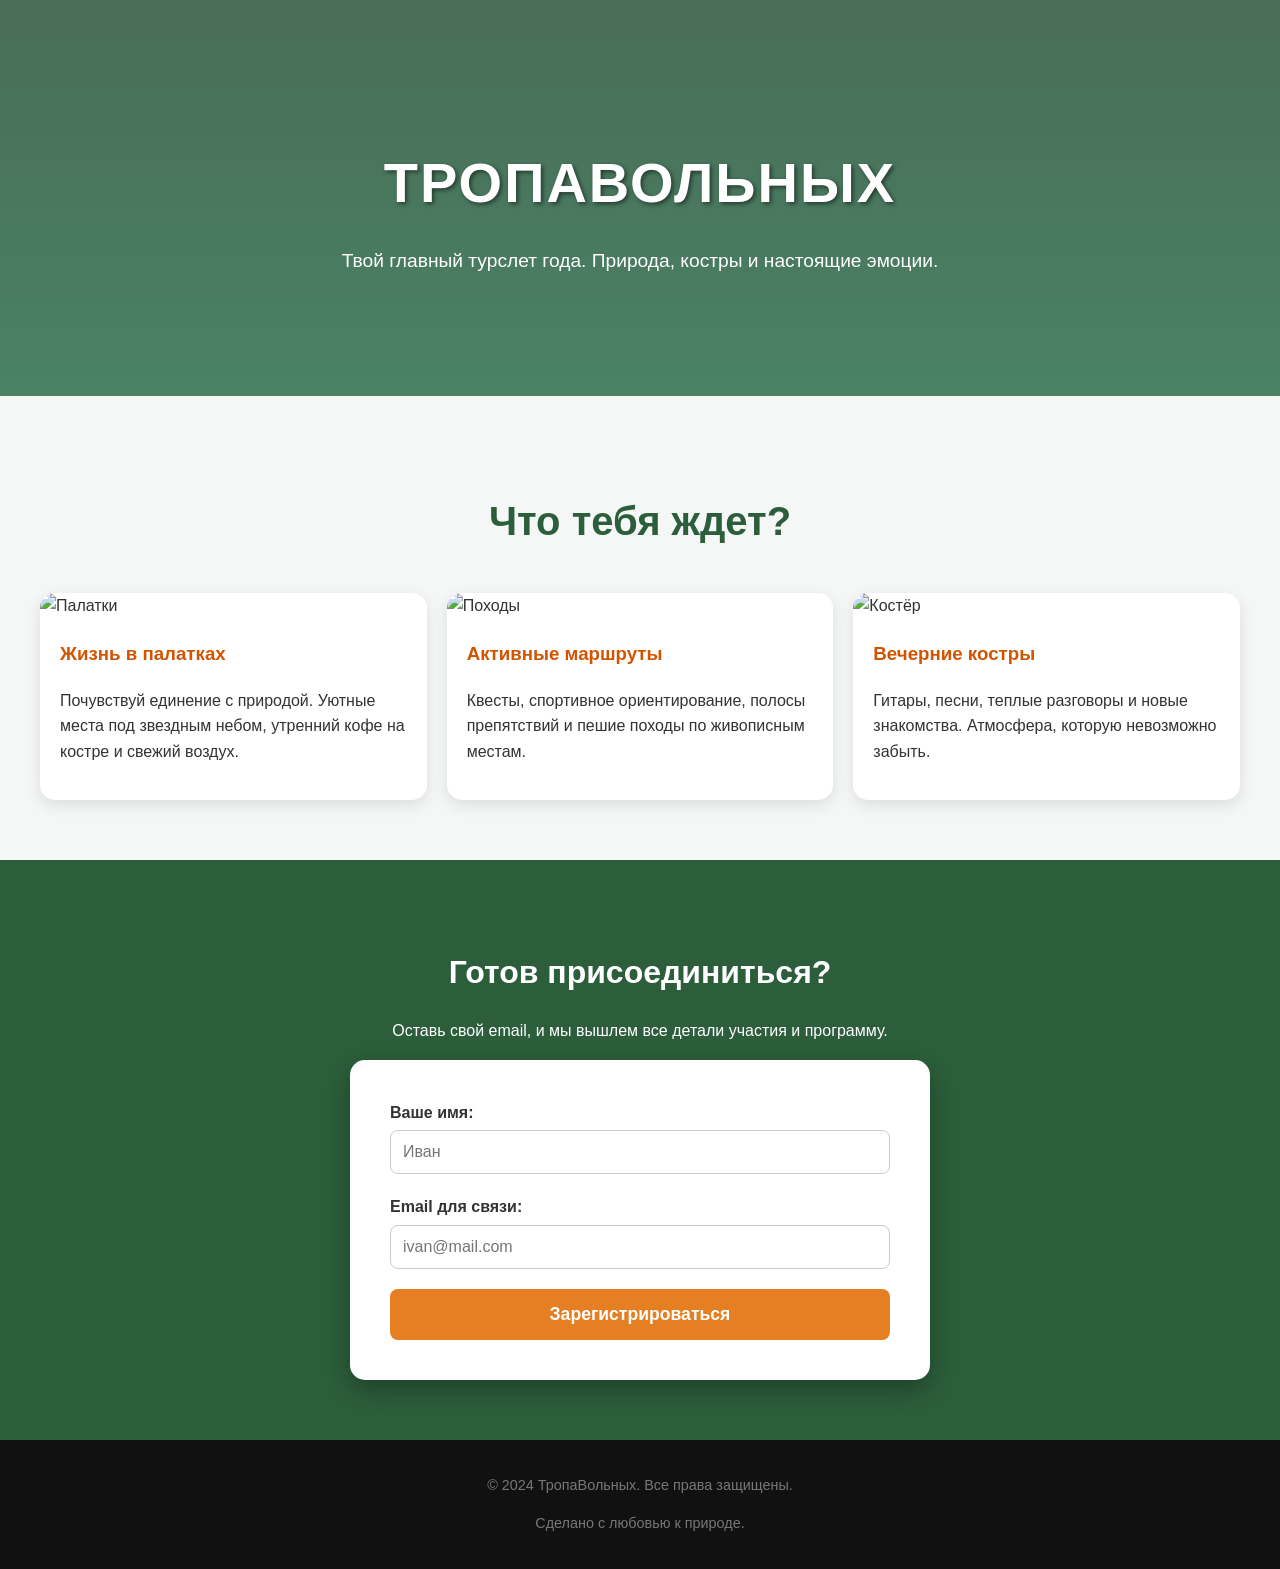
==== index.html @ 8a6d74fb "Create index.html" ====
<!DOCTYPE html>
<html lang="ru">
<head>
    <meta charset="UTF-8">
    <meta name="viewport" content="width=device-width, initial-scale=1.0">
    <title>ТропаВольных — Турслет 2024</title>
    <style>
        /* Базовые стили */
        body {
            margin: 0;
            font-family: 'Segoe UI', Tahoma, Geneva, Verdana, sans-serif;
            background-color: #f4f7f6;
            color: #333;
            line-height: 1.6;
        }
        
        /* Шапка */
        header {
            background: linear-gradient(rgba(0, 50, 20, 0.7), rgba(0, 80, 40, 0.7)), url('https://images.unsplash.com/photo-1504280390367-361c6d9f38f4?ixlib=rb-4.0.3&auto=format&fit=crop&w=1920&q=80') center/cover;
            color: white;
            text-align: center;
            padding: 100px 20px;
        }
        header h1 {
            font-size: 3.5rem;
            margin-bottom: 10px;
            text-transform: uppercase;
            letter-spacing: 2px;
            text-shadow: 2px 2px 4px rgba(0,0,0,0.5);
        }
        header p {
            font-size: 1.2rem;
            font-weight: 300;
        }

        /* Секция "Что такое турслет" */
        .features {
            padding: 60px 20px;
            max-width: 1200px;
            margin: 0 auto;
        }
        .features h2 {
            text-align: center;
            font-size: 2.5rem;
            color: #2c5e3b;
            margin-bottom: 40px;
        }
        .grid {
            display: grid;
            grid-template-columns: repeat(auto-fit, minmax(300px, 1fr));
            gap: 20px;
        }
        .card {
            background: white;
            border-radius: 15px;
            overflow: hidden;
            box-shadow: 0 5px 15px rgba(0,0,0,0.1);
            transition: transform 0.3s;
        }
        .card:hover {
            transform: translateY(-5px);
        }
        .card img {
            width: 100%;
            height: 200px;
            object-fit: cover;
        }
        .card-content {
            padding: 20px;
        }
        .card-content h3 {
            color: #d35400;
            margin-top: 0;
        }

        /* Секция регистрации */
        .register-section {
            background-color: #2c5e3b;
            color: white;
            padding: 60px 20px;
            text-align: center;
        }
        .register-section h2 {
            font-size: 2rem;
            margin-bottom: 20px;
        }
        .form-container {
            background: white;
            max-width: 500px;
            margin: 0 auto;
            padding: 40px;
            border-radius: 15px;
            color: #333;
            box-shadow: 0 10px 25px rgba(0,0,0,0.3);
        }
        .form-group {
            margin-bottom: 20px;
            text-align: left;
        }
        .form-group label {
            display: block;
            margin-bottom: 5px;
            font-weight: bold;
        }
        .form-group input {
            width: 100%;
            padding: 12px;
            border: 1px solid #ccc;
            border-radius: 8px;
            box-sizing: border-box;
            font-size: 1rem;
        }
        button {
            background-color: #e67e22;
            color: white;
            border: none;
            padding: 15px 30px;
            font-size: 1.1rem;
            border-radius: 8px;
            cursor: pointer;
            width: 100%;
            font-weight: bold;
            transition: background 0.3s;
        }
        button:hover {
            background-color: #d35400;
        }

        /* Футер */
        footer {
            background-color: #111;
            color: #777;
            text-align: center;
            padding: 20px;
            font-size: 0.9rem;
        }

        /* Модальное окно успеха */
        .modal {
            display: none;
            position: fixed;
            top: 0; left: 0; width: 100%; height: 100%;
            background: rgba(0,0,0,0.6);
            justify-content: center;
            align-items: center;
            z-index: 1000;
        }
        .modal-content {
            background: white;
            padding: 30px;
            border-radius: 10px;
            text-align: center;
            max-width: 400px;
        }
    </style>
</head>
<body>

    <!-- Шапка сайта -->
    <header>
        <h1>ТропаВольных</h1>
        <p>Твой главный турслет года. Природа, костры и настоящие эмоции.</p>
    </header>

    <!-- Блок с картинками -->
    <section class="features">
        <h2>Что тебя ждет?</h2>
        <div class="grid">
            <div class="card">
                <img src="https://images.unsplash.com/photo-1478131143081-80f7f84ca84d?ixlib=rb-4.0.3&auto=format&fit=crop&w=800&q=80" alt="Палатки">
                <div class="card-content">
                    <h3>Жизнь в палатках</h3>
                    <p>Почувствуй единение с природой. Уютные места под звездным небом, утренний кофе на костре и свежий воздух.</p>
                </div>
            </div>
            <div class="card">
                <img src="https://images.unsplash.com/photo-1501555088652-021faa106b9b?ixlib=rb-4.0.3&auto=format&fit=crop&w=800&q=80" alt="Походы">
                <div class="card-content">
                    <h3>Активные маршруты</h3>
                    <p>Квесты, спортивное ориентирование, полосы препятствий и пешие походы по живописным местам.</p>
                </div>
            </div>
            <div class="card">
                <img src="https://images.unsplash.com/photo-1517168304346-6103537c5933?ixlib=rb-4.0.3&auto=format&fit=crop&w=800&q=80" alt="Костёр">
                <div class="card-content">
                    <h3>Вечерние костры</h3>
                    <p>Гитары, песни, теплые разговоры и новые знакомства. Атмосфера, которую невозможно забыть.</p>
                </div>
            </div>
        </div>
    </section>

    <!-- Форма регистрации -->
    <section class="register-section" id="register">
        <h2>Готов присоединиться?</h2>
        <p>Оставь свой email, и мы вышлем все детали участия и программу.</p>
        
        <div class="form-container">
            <form id="regForm">
                <div class="form-group">
                    <label for="name">Ваше имя:</label>
                    <input type="text" id="name" placeholder="Иван" required>
                </div>
                <div class="form-group">
                    <label for="email">Email для связи:</label>
                    <input type="email" id="email" placeholder="ivan@mail.com" required>
                </div>
                <button type="submit">Зарегистрироваться</button>
            </form>
        </div>
    </section>

    <!-- Подвал -->
    <footer>
        <p>&copy; 2024 ТропаВольных. Все права защищены.</p>
        <p>Сделано с любовью к природе.</p>
    </footer>

    <!-- Модальное окно (всплывашка) -->
    <div class="modal" id="successModal">
        <div class="modal-content">
            <h2 style="color: #2c5e3b;">Успешно! 🏕️</h2>
            <p>Мы получили вашу заявку. Проверьте почту <strong id="userEmail"></strong> в ближайшее время!</p>
            <button onclick="closeModal()" style="background-color: #2c5e3b;">Отлично</button>
        </div>
    </div>

    <!-- Скрипт для обработки формы -->
    <script>
        const form = document.getElementById('regForm');
        const modal = document.getElementById('successModal');
        const userEmailSpan = document.getElementById('userEmail');

        form.addEventListener('submit', function(e) {
            e.preventDefault(); // Останавливаем перезагрузку страницы
            
            const email = document.getElementById('email').value;
            
            // Имитация отправки данных (в будущем здесь можно подключить сервис рассылок)
            userEmailSpan.textContent = email;
            modal.style.display = 'flex';
            
            form.reset(); // Очищаем поля формы
        });

        function closeModal() {
            modal.style.display = 'none';
        }
    </script>
</body>
</html>
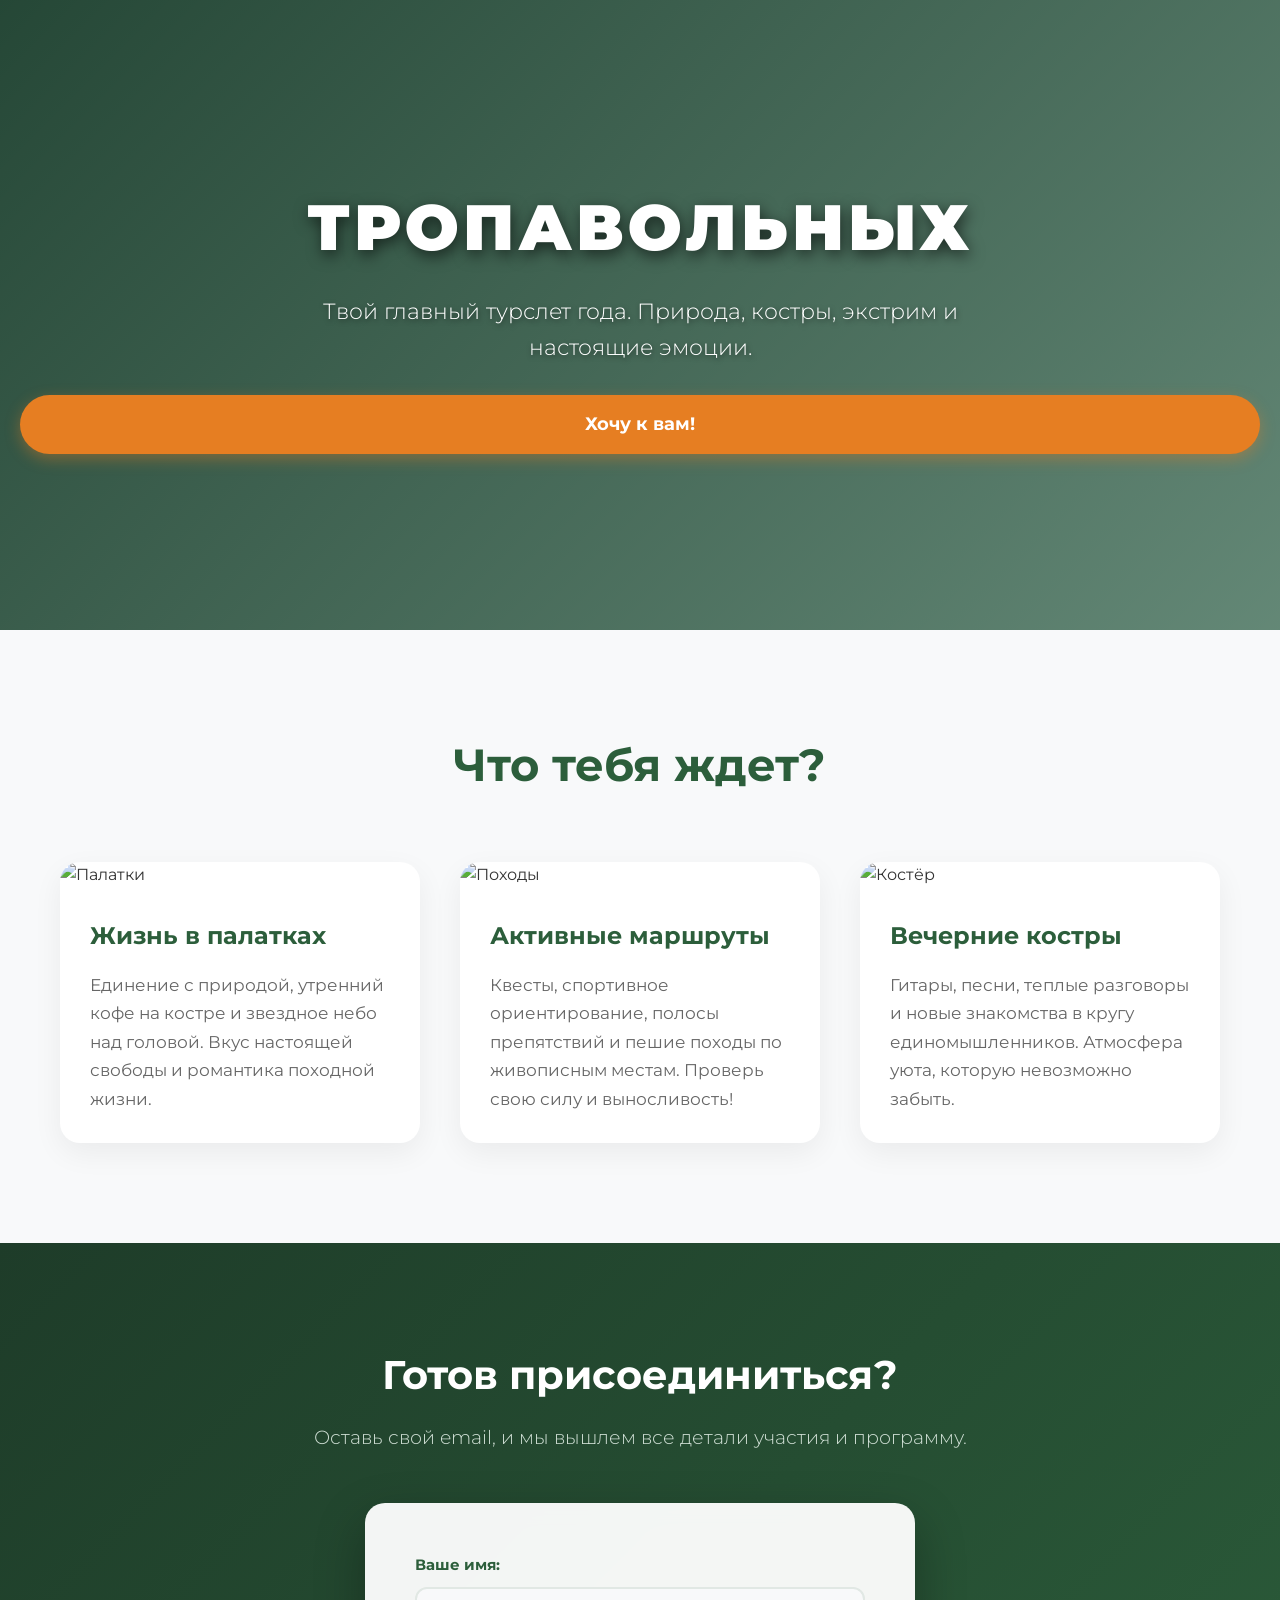
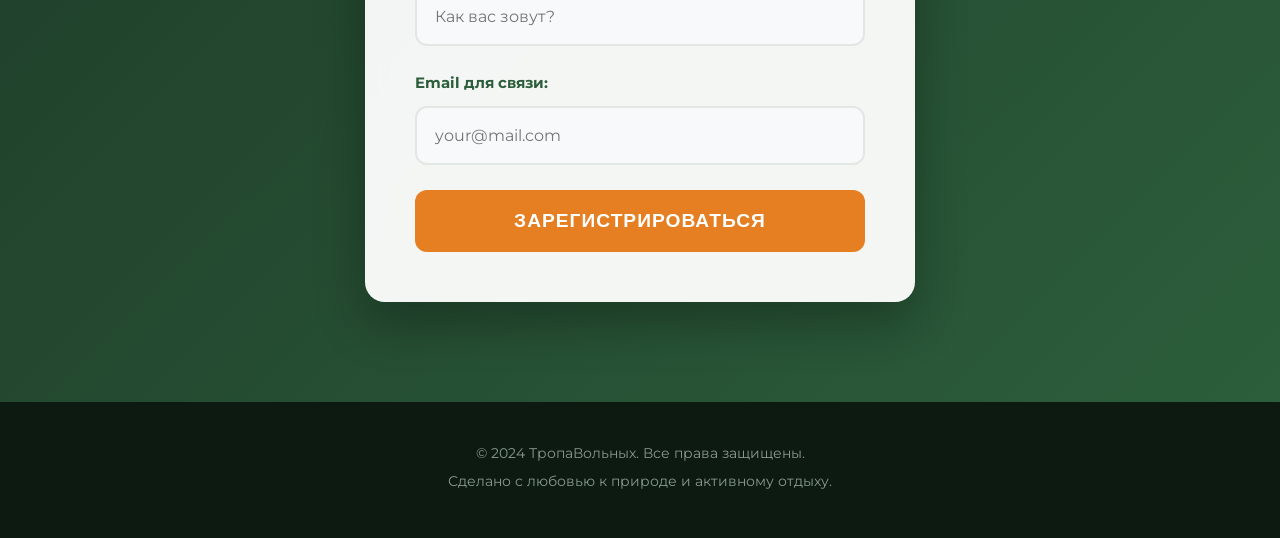
==== commit 3d9d6bf4: "Update index.html" ====
--- a/index.html
+++ b/index.html
@@ -4,193 +4,156 @@
     <meta charset="UTF-8">
     <meta name="viewport" content="width=device-width, initial-scale=1.0">
     <title>ТропаВольных — Турслет 2024</title>
+    <link href="https://fonts.googleapis.com/css2?family=Montserrat:wght@300;400;700;900&display=swap" rel="stylesheet">
     <style>
-        /* Базовые стили */
-        body {
-            margin: 0;
-            font-family: 'Segoe UI', Tahoma, Geneva, Verdana, sans-serif;
-            background-color: #f4f7f6;
-            color: #333;
-            line-height: 1.6;
-        }
-        
-        /* Шапка */
+        /* Базовые настройки */
+        * { box-sizing: border-box; margin: 0; padding: 0; }
+        html { scroll-behavior: smooth; }
+        body { font-family: 'Montserrat', sans-serif; background-color: #f8f9fa; color: #333; line-height: 1.6; }
+        
+        /* Шапка с параллаксом */
         header {
-            background: linear-gradient(rgba(0, 50, 20, 0.7), rgba(0, 80, 40, 0.7)), url('https://images.unsplash.com/photo-1504280390367-361c6d9f38f4?ixlib=rb-4.0.3&auto=format&fit=crop&w=1920&q=80') center/cover;
-            color: white;
-            text-align: center;
-            padding: 100px 20px;
-        }
-        header h1 {
-            font-size: 3.5rem;
-            margin-bottom: 10px;
-            text-transform: uppercase;
-            letter-spacing: 2px;
-            text-shadow: 2px 2px 4px rgba(0,0,0,0.5);
-        }
-        header p {
-            font-size: 1.2rem;
-            font-weight: 300;
-        }
-
-        /* Секция "Что такое турслет" */
-        .features {
-            padding: 60px 20px;
-            max-width: 1200px;
-            margin: 0 auto;
-        }
-        .features h2 {
-            text-align: center;
-            font-size: 2.5rem;
-            color: #2c5e3b;
-            margin-bottom: 40px;
-        }
-        .grid {
-            display: grid;
-            grid-template-columns: repeat(auto-fit, minmax(300px, 1fr));
-            gap: 20px;
-        }
+            position: relative;
+            background: linear-gradient(135deg, rgba(0,40,20,0.85) 0%, rgba(0,60,30,0.6) 100%), 
+                        url('https://images.unsplash.com/photo-1504280390367-361c6d9f38f4?ixlib=rb-4.0.3&auto=format&fit=crop&w=1920&q=80') center/cover fixed;
+            color: white; text-align: center; padding: 140px 20px; 
+            display: flex; flex-direction: column; justify-content: center; min-height: 70vh;
+        }
+        header h1 { font-size: 4rem; margin-bottom: 15px; text-transform: uppercase; letter-spacing: 4px; font-weight: 900; text-shadow: 2px 5px 15px rgba(0,0,0,0.6); }
+        header p { font-size: 1.4rem; font-weight: 300; max-width: 700px; margin: 0 auto; text-shadow: 1px 2px 5px rgba(0,0,0,0.5); }
+        
+        /* Кнопка в шапке */
+        .btn-scroll {
+            display: inline-block; margin-top: 30px; padding: 15px 40px; background: #e67e22; color: white;
+            text-decoration: none; border-radius: 50px; font-weight: 700; font-size: 1.1rem;
+            transition: all 0.3s ease; box-shadow: 0 5px 15px rgba(230, 126, 34, 0.4);
+        }
+        .btn-scroll:hover { background: #d35400; transform: translateY(-3px); box-shadow: 0 8px 20px rgba(230, 126, 34, 0.6); }
+
+        /* Секция преимуществ */
+        .features { padding: 100px 20px; max-width: 1200px; margin: 0 auto; }
+        .features h2 { text-align: center; font-size: 2.8rem; color: #2c5e3b; margin-bottom: 60px; font-weight: 700; }
+        .grid { display: grid; grid-template-columns: repeat(auto-fit, minmax(320px, 1fr)); gap: 40px; }
+        
+        /* Карточки */
         .card {
-            background: white;
-            border-radius: 15px;
-            overflow: hidden;
-            box-shadow: 0 5px 15px rgba(0,0,0,0.1);
-            transition: transform 0.3s;
-        }
-        .card:hover {
-            transform: translateY(-5px);
-        }
-        .card img {
-            width: 100%;
-            height: 200px;
-            object-fit: cover;
-        }
-        .card-content {
-            padding: 20px;
-        }
-        .card-content h3 {
-            color: #d35400;
-            margin-top: 0;
-        }
+            background: white; border-radius: 20px; overflow: hidden; box-shadow: 0 10px 30px rgba(0,0,0,0.06);
+            transition: transform 0.4s cubic-bezier(0.175, 0.885, 0.32, 1.275), box-shadow 0.4s ease; 
+            display: flex; flex-direction: column;
+        }
+        .card:hover { transform: translateY(-15px); box-shadow: 0 20px 40px rgba(0,0,0,0.12); }
+        .card img { width: 100%; height: 240px; object-fit: cover; transition: transform 0.5s ease; }
+        .card:hover img { transform: scale(1.05); }
+        .img-wrapper { overflow: hidden; } /* Для зума картинки */
+        .card-content { padding: 30px; flex-grow: 1; }
+        .card-content h3 { color: #2c5e3b; margin-bottom: 15px; font-size: 1.5rem; font-weight: 700; }
+        .card-content p { color: #666; font-size: 1.05rem; line-height: 1.7; }
 
         /* Секция регистрации */
-        .register-section {
-            background-color: #2c5e3b;
-            color: white;
-            padding: 60px 20px;
-            text-align: center;
-        }
-        .register-section h2 {
-            font-size: 2rem;
-            margin-bottom: 20px;
-        }
+        .register-section { 
+            background: linear-gradient(135deg, #1e3c29 0%, #2c5e3b 100%); 
+            color: white; padding: 100px 20px; text-align: center; 
+        }
+        .register-section h2 { font-size: 2.5rem; margin-bottom: 15px; font-weight: 700; }
+        .register-section p { margin-bottom: 50px; font-weight: 300; font-size: 1.2rem; color: #d1e0d6; }
+        
+        /* Форма */
         .form-container {
-            background: white;
-            max-width: 500px;
-            margin: 0 auto;
-            padding: 40px;
-            border-radius: 15px;
-            color: #333;
-            box-shadow: 0 10px 25px rgba(0,0,0,0.3);
-        }
-        .form-group {
-            margin-bottom: 20px;
-            text-align: left;
-        }
-        .form-group label {
-            display: block;
-            margin-bottom: 5px;
-            font-weight: bold;
-        }
+            background: rgba(255, 255, 255, 0.95); max-width: 550px; margin: 0 auto; padding: 50px; 
+            border-radius: 20px; color: #333; box-shadow: 0 20px 50px rgba(0,0,0,0.3); text-align: left;
+            backdrop-filter: blur(10px);
+        }
+        .form-group { margin-bottom: 25px; }
+        .form-group label { display: block; margin-bottom: 10px; font-weight: 700; font-size: 0.95rem; color: #2c5e3b; }
         .form-group input {
-            width: 100%;
-            padding: 12px;
-            border: 1px solid #ccc;
-            border-radius: 8px;
-            box-sizing: border-box;
-            font-size: 1rem;
-        }
-        button {
-            background-color: #e67e22;
-            color: white;
-            border: none;
-            padding: 15px 30px;
-            font-size: 1.1rem;
-            border-radius: 8px;
-            cursor: pointer;
-            width: 100%;
-            font-weight: bold;
-            transition: background 0.3s;
-        }
-        button:hover {
-            background-color: #d35400;
-        }
-
-        /* Футер */
-        footer {
-            background-color: #111;
-            color: #777;
-            text-align: center;
-            padding: 20px;
-            font-size: 0.9rem;
-        }
+            width: 100%; padding: 18px; border: 2px solid #e1e8e4; border-radius: 12px; font-size: 1rem; font-family: inherit;
+            transition: all 0.3s ease; background: #f8f9fa;
+        }
+        .form-group input:focus { outline: none; border-color: #2c5e3b; background: white; box-shadow: 0 0 0 4px rgba(44, 94, 59, 0.1); }
+        
+        button.submit-btn {
+            background-color: #e67e22; color: white; border: none; padding: 20px; font-size: 1.2rem;
+            border-radius: 12px; cursor: pointer; width: 100%; font-weight: 700; text-transform: uppercase; letter-spacing: 1px;
+            transition: all 0.3s ease;
+        }
+        button.submit-btn:hover { background-color: #d35400; transform: translateY(-2px); box-shadow: 0 10px 20px rgba(230, 126, 34, 0.3); }
+        button.submit-btn:active { transform: scale(0.98); }
+
+        /* Подвал */
+        footer { background-color: #0d1a12; color: #88998d; text-align: center; padding: 40px; font-size: 0.9rem; }
+        footer p { margin-bottom: 5px; }
 
         /* Модальное окно успеха */
         .modal {
-            display: none;
-            position: fixed;
-            top: 0; left: 0; width: 100%; height: 100%;
-            background: rgba(0,0,0,0.6);
-            justify-content: center;
-            align-items: center;
-            z-index: 1000;
+            display: none; position: fixed; top: 0; left: 0; width: 100%; height: 100%;
+            background: rgba(0,0,0,0.8); justify-content: center; align-items: center; z-index: 1000;
+            backdrop-filter: blur(8px);
         }
         .modal-content {
-            background: white;
-            padding: 30px;
-            border-radius: 10px;
-            text-align: center;
-            max-width: 400px;
+            background: white; padding: 50px 40px; border-radius: 20px; text-align: center;
+            max-width: 450px; width: 90%; animation: popIn 0.4s cubic-bezier(0.175, 0.885, 0.32, 1.275);
+            box-shadow: 0 25px 50px rgba(0,0,0,0.5);
+        }
+        @keyframes popIn { from { transform: scale(0.8); opacity: 0; } to { transform: scale(1); opacity: 1; } }
+        .modal-content h2 { color: #2c5e3b; margin-bottom: 15px; font-size: 2.2rem; }
+        .modal-content p { margin-bottom: 30px; color: #555; font-size: 1.1rem; }
+        .modal-content button {
+            background-color: #2c5e3b; color: white; border: none; padding: 15px 40px;
+            font-size: 1.1rem; border-radius: 10px; cursor: pointer; font-weight: 700; transition: background 0.3s;
+        }
+        .modal-content button:hover { background-color: #1e3c29; }
+        
+        /* Адаптивность для телефонов */
+        @media (max-width: 768px) {
+            header h1 { font-size: 2.5rem; }
+            header p { font-size: 1.1rem; }
+            .features h2 { font-size: 2.2rem; }
+            .form-container { padding: 30px; }
+            .register-section h2 { font-size: 2rem; }
         }
     </style>
 </head>
 <body>
 
-    <!-- Шапка сайта -->
     <header>
         <h1>ТропаВольных</h1>
-        <p>Твой главный турслет года. Природа, костры и настоящие эмоции.</p>
+        <p>Твой главный турслет года. Природа, костры, экстрим и настоящие эмоции.</p>
+        <a href="#register" class="btn-scroll">Хочу к вам!</a>
     </header>
 
-    <!-- Блок с картинками -->
     <section class="features">
         <h2>Что тебя ждет?</h2>
         <div class="grid">
             <div class="card">
-                <img src="https://images.unsplash.com/photo-1478131143081-80f7f84ca84d?ixlib=rb-4.0.3&auto=format&fit=crop&w=800&q=80" alt="Палатки">
+                <div class="img-wrapper">
+                    <img src="https://images.unsplash.com/photo-1478131143081-80f7f84ca84d?ixlib=rb-4.0.3&auto=format&fit=crop&w=800&q=80" alt="Палатки">
+                </div>
                 <div class="card-content">
                     <h3>Жизнь в палатках</h3>
-                    <p>Почувствуй единение с природой. Уютные места под звездным небом, утренний кофе на костре и свежий воздух.</p>
+                    <p>Единение с природой, утренний кофе на костре и звездное небо над головой. Вкус настоящей свободы и романтика походной жизни.</p>
                 </div>
             </div>
             <div class="card">
-                <img src="https://images.unsplash.com/photo-1501555088652-021faa106b9b?ixlib=rb-4.0.3&auto=format&fit=crop&w=800&q=80" alt="Походы">
+                <div class="img-wrapper">
+                    <img src="https://images.unsplash.com/photo-1501555088652-021faa106b9b?ixlib=rb-4.0.3&auto=format&fit=crop&w=800&q=80" alt="Походы">
+                </div>
                 <div class="card-content">
                     <h3>Активные маршруты</h3>
-                    <p>Квесты, спортивное ориентирование, полосы препятствий и пешие походы по живописным местам.</p>
+                    <p>Квесты, спортивное ориентирование, полосы препятствий и пешие походы по живописным местам. Проверь свою силу и выносливость!</p>
                 </div>
             </div>
             <div class="card">
-                <img src="https://images.unsplash.com/photo-1517168304346-6103537c5933?ixlib=rb-4.0.3&auto=format&fit=crop&w=800&q=80" alt="Костёр">
+                <div class="img-wrapper">
+                    <img src="https://images.unsplash.com/photo-1517168304346-6103537c5933?ixlib=rb-4.0.3&auto=format&fit=crop&w=800&q=80" alt="Костёр">
+                </div>
                 <div class="card-content">
                     <h3>Вечерние костры</h3>
-                    <p>Гитары, песни, теплые разговоры и новые знакомства. Атмосфера, которую невозможно забыть.</p>
+                    <p>Гитары, песни, теплые разговоры и новые знакомства в кругу единомышленников. Атмосфера уюта, которую невозможно забыть.</p>
                 </div>
             </div>
         </div>
     </section>
 
-    <!-- Форма регистрации -->
     <section class="register-section" id="register">
         <h2>Готов присоединиться?</h2>
         <p>Оставь свой email, и мы вышлем все детали участия и программу.</p>
@@ -199,52 +162,52 @@
             <form id="regForm">
                 <div class="form-group">
                     <label for="name">Ваше имя:</label>
-                    <input type="text" id="name" placeholder="Иван" required>
+                    <input type="text" id="name" placeholder="Как вас зовут?" required>
                 </div>
                 <div class="form-group">
                     <label for="email">Email для связи:</label>
-                    <input type="email" id="email" placeholder="ivan@mail.com" required>
-                </div>
-                <button type="submit">Зарегистрироваться</button>
+                    <input type="email" id="email" placeholder="your@mail.com" required>
+                </div>
+                <button type="submit" class="submit-btn">Зарегистрироваться</button>
             </form>
         </div>
     </section>
 
-    <!-- Подвал -->
     <footer>
         <p>&copy; 2024 ТропаВольных. Все права защищены.</p>
-        <p>Сделано с любовью к природе.</p>
+        <p>Сделано с любовью к природе и активному отдыху.</p>
     </footer>
 
-    <!-- Модальное окно (всплывашка) -->
     <div class="modal" id="successModal">
         <div class="modal-content">
-            <h2 style="color: #2c5e3b;">Успешно! 🏕️</h2>
-            <p>Мы получили вашу заявку. Проверьте почту <strong id="userEmail"></strong> в ближайшее время!</p>
-            <button onclick="closeModal()" style="background-color: #2c5e3b;">Отлично</button>
+            <h2>Ура! Вы в деле! 🏕️</h2>
+            <p>Мы получили вашу заявку. Проверьте почту <strong id="userEmail"></strong> — мы скоро пришлем детали.</p>
+            <button onclick="closeModal()">Отлично</button>
         </div>
     </div>
 
-    <!-- Скрипт для обработки формы -->
     <script>
         const form = document.getElementById('regForm');
         const modal = document.getElementById('successModal');
         const userEmailSpan = document.getElementById('userEmail');
 
         form.addEventListener('submit', function(e) {
-            e.preventDefault(); // Останавливаем перезагрузку страницы
-            
+            e.preventDefault();
             const email = document.getElementById('email').value;
-            
-            // Имитация отправки данных (в будущем здесь можно подключить сервис рассылок)
             userEmailSpan.textContent = email;
             modal.style.display = 'flex';
-            
-            form.reset(); // Очищаем поля формы
+            form.reset();
         });
 
         function closeModal() {
             modal.style.display = 'none';
+        }
+        
+        // Закрытие по клику вне окна
+        window.onclick = function(event) {
+            if (event.target == modal) {
+                closeModal();
+            }
         }
     </script>
 </body>
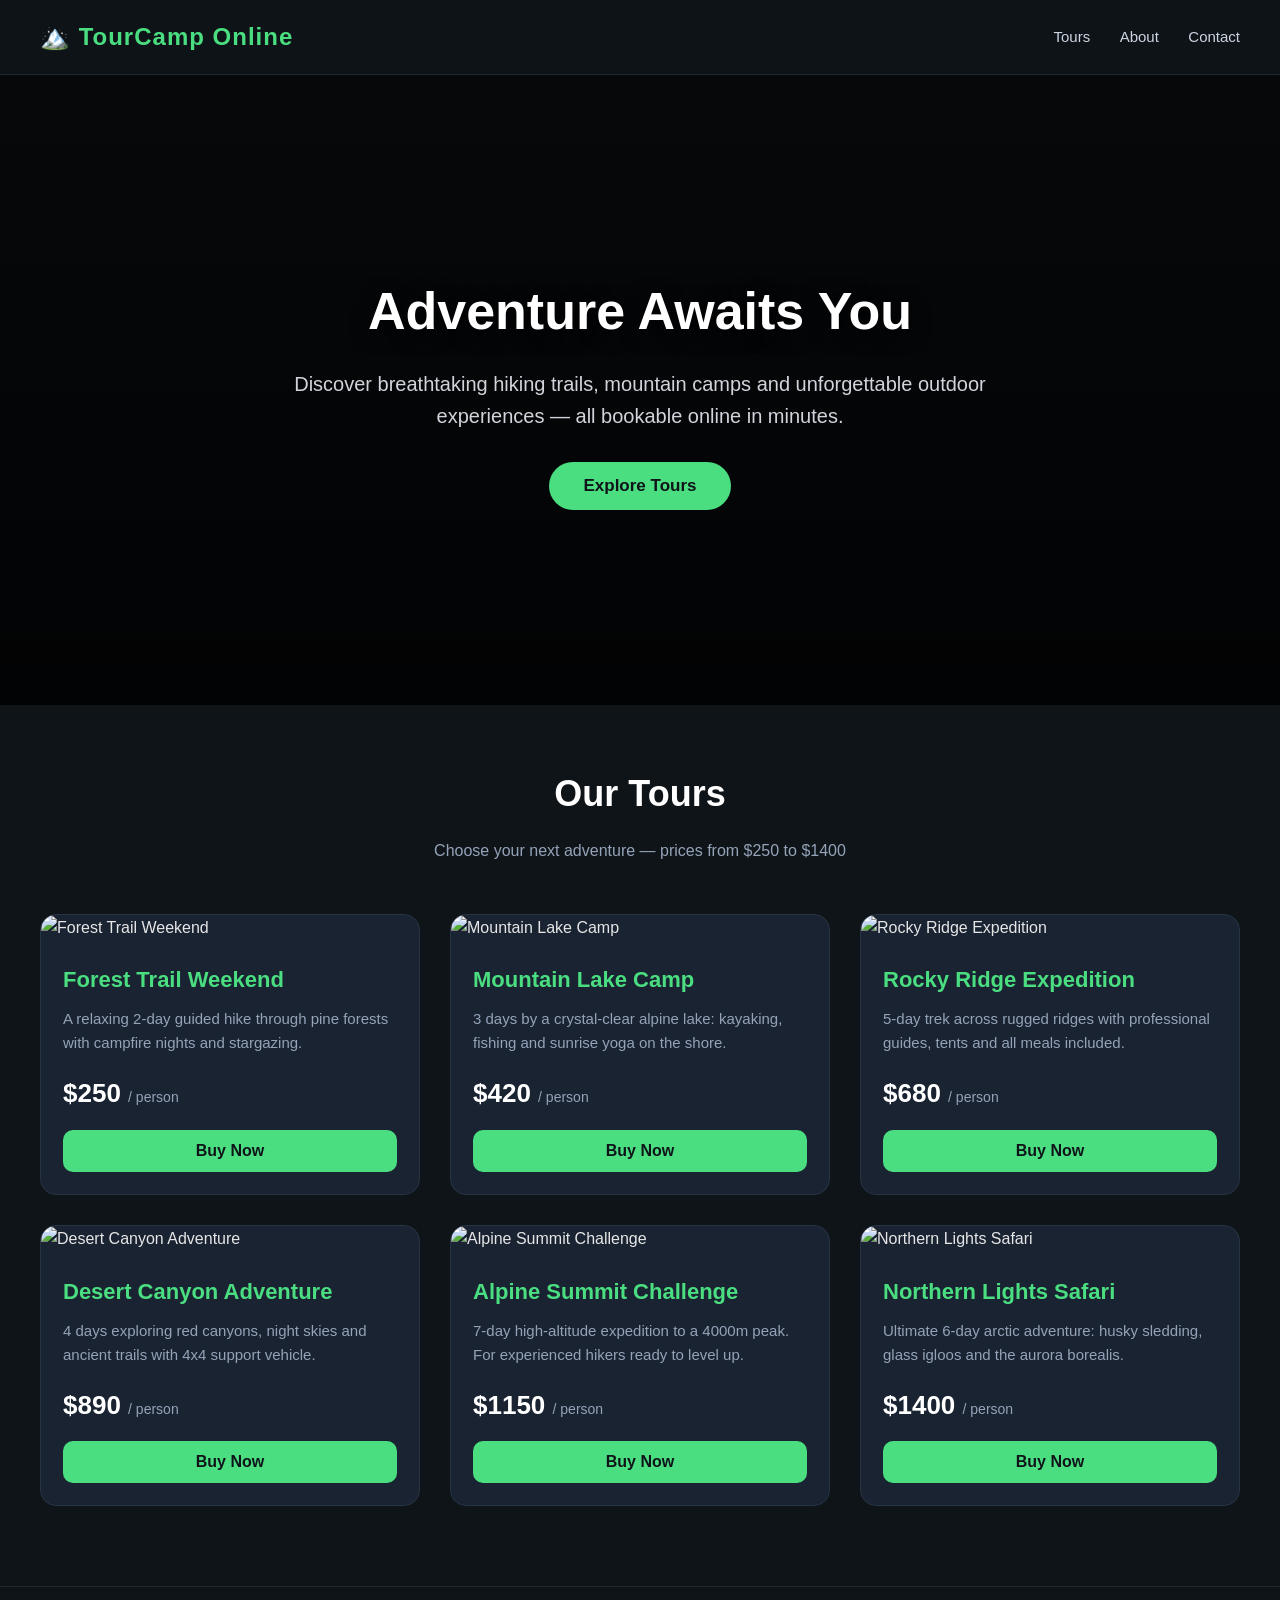
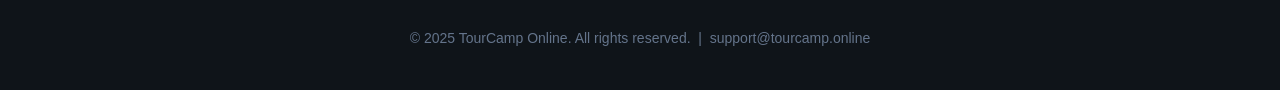
==== commit 3672a75a: "Change language and update content in index.html" ====
--- a/index.html
+++ b/index.html
@@ -1,214 +1,333 @@
 <!DOCTYPE html>
-<html lang="ru">
+<html lang="en">
 <head>
-    <meta charset="UTF-8">
-    <meta name="viewport" content="width=device-width, initial-scale=1.0">
-    <title>ТропаВольных — Турслет 2024</title>
-    <link href="https://fonts.googleapis.com/css2?family=Montserrat:wght@300;400;700;900&display=swap" rel="stylesheet">
-    <style>
-        /* Базовые настройки */
-        * { box-sizing: border-box; margin: 0; padding: 0; }
-        html { scroll-behavior: smooth; }
-        body { font-family: 'Montserrat', sans-serif; background-color: #f8f9fa; color: #333; line-height: 1.6; }
-        
-        /* Шапка с параллаксом */
-        header {
-            position: relative;
-            background: linear-gradient(135deg, rgba(0,40,20,0.85) 0%, rgba(0,60,30,0.6) 100%), 
-                        url('https://images.unsplash.com/photo-1504280390367-361c6d9f38f4?ixlib=rb-4.0.3&auto=format&fit=crop&w=1920&q=80') center/cover fixed;
-            color: white; text-align: center; padding: 140px 20px; 
-            display: flex; flex-direction: column; justify-content: center; min-height: 70vh;
-        }
-        header h1 { font-size: 4rem; margin-bottom: 15px; text-transform: uppercase; letter-spacing: 4px; font-weight: 900; text-shadow: 2px 5px 15px rgba(0,0,0,0.6); }
-        header p { font-size: 1.4rem; font-weight: 300; max-width: 700px; margin: 0 auto; text-shadow: 1px 2px 5px rgba(0,0,0,0.5); }
-        
-        /* Кнопка в шапке */
-        .btn-scroll {
-            display: inline-block; margin-top: 30px; padding: 15px 40px; background: #e67e22; color: white;
-            text-decoration: none; border-radius: 50px; font-weight: 700; font-size: 1.1rem;
-            transition: all 0.3s ease; box-shadow: 0 5px 15px rgba(230, 126, 34, 0.4);
-        }
-        .btn-scroll:hover { background: #d35400; transform: translateY(-3px); box-shadow: 0 8px 20px rgba(230, 126, 34, 0.6); }
-
-        /* Секция преимуществ */
-        .features { padding: 100px 20px; max-width: 1200px; margin: 0 auto; }
-        .features h2 { text-align: center; font-size: 2.8rem; color: #2c5e3b; margin-bottom: 60px; font-weight: 700; }
-        .grid { display: grid; grid-template-columns: repeat(auto-fit, minmax(320px, 1fr)); gap: 40px; }
-        
-        /* Карточки */
-        .card {
-            background: white; border-radius: 20px; overflow: hidden; box-shadow: 0 10px 30px rgba(0,0,0,0.06);
-            transition: transform 0.4s cubic-bezier(0.175, 0.885, 0.32, 1.275), box-shadow 0.4s ease; 
-            display: flex; flex-direction: column;
-        }
-        .card:hover { transform: translateY(-15px); box-shadow: 0 20px 40px rgba(0,0,0,0.12); }
-        .card img { width: 100%; height: 240px; object-fit: cover; transition: transform 0.5s ease; }
-        .card:hover img { transform: scale(1.05); }
-        .img-wrapper { overflow: hidden; } /* Для зума картинки */
-        .card-content { padding: 30px; flex-grow: 1; }
-        .card-content h3 { color: #2c5e3b; margin-bottom: 15px; font-size: 1.5rem; font-weight: 700; }
-        .card-content p { color: #666; font-size: 1.05rem; line-height: 1.7; }
-
-        /* Секция регистрации */
-        .register-section { 
-            background: linear-gradient(135deg, #1e3c29 0%, #2c5e3b 100%); 
-            color: white; padding: 100px 20px; text-align: center; 
-        }
-        .register-section h2 { font-size: 2.5rem; margin-bottom: 15px; font-weight: 700; }
-        .register-section p { margin-bottom: 50px; font-weight: 300; font-size: 1.2rem; color: #d1e0d6; }
-        
-        /* Форма */
-        .form-container {
-            background: rgba(255, 255, 255, 0.95); max-width: 550px; margin: 0 auto; padding: 50px; 
-            border-radius: 20px; color: #333; box-shadow: 0 20px 50px rgba(0,0,0,0.3); text-align: left;
-            backdrop-filter: blur(10px);
-        }
-        .form-group { margin-bottom: 25px; }
-        .form-group label { display: block; margin-bottom: 10px; font-weight: 700; font-size: 0.95rem; color: #2c5e3b; }
-        .form-group input {
-            width: 100%; padding: 18px; border: 2px solid #e1e8e4; border-radius: 12px; font-size: 1rem; font-family: inherit;
-            transition: all 0.3s ease; background: #f8f9fa;
-        }
-        .form-group input:focus { outline: none; border-color: #2c5e3b; background: white; box-shadow: 0 0 0 4px rgba(44, 94, 59, 0.1); }
-        
-        button.submit-btn {
-            background-color: #e67e22; color: white; border: none; padding: 20px; font-size: 1.2rem;
-            border-radius: 12px; cursor: pointer; width: 100%; font-weight: 700; text-transform: uppercase; letter-spacing: 1px;
-            transition: all 0.3s ease;
-        }
-        button.submit-btn:hover { background-color: #d35400; transform: translateY(-2px); box-shadow: 0 10px 20px rgba(230, 126, 34, 0.3); }
-        button.submit-btn:active { transform: scale(0.98); }
-
-        /* Подвал */
-        footer { background-color: #0d1a12; color: #88998d; text-align: center; padding: 40px; font-size: 0.9rem; }
-        footer p { margin-bottom: 5px; }
-
-        /* Модальное окно успеха */
-        .modal {
-            display: none; position: fixed; top: 0; left: 0; width: 100%; height: 100%;
-            background: rgba(0,0,0,0.8); justify-content: center; align-items: center; z-index: 1000;
-            backdrop-filter: blur(8px);
-        }
-        .modal-content {
-            background: white; padding: 50px 40px; border-radius: 20px; text-align: center;
-            max-width: 450px; width: 90%; animation: popIn 0.4s cubic-bezier(0.175, 0.885, 0.32, 1.275);
-            box-shadow: 0 25px 50px rgba(0,0,0,0.5);
-        }
-        @keyframes popIn { from { transform: scale(0.8); opacity: 0; } to { transform: scale(1); opacity: 1; } }
-        .modal-content h2 { color: #2c5e3b; margin-bottom: 15px; font-size: 2.2rem; }
-        .modal-content p { margin-bottom: 30px; color: #555; font-size: 1.1rem; }
-        .modal-content button {
-            background-color: #2c5e3b; color: white; border: none; padding: 15px 40px;
-            font-size: 1.1rem; border-radius: 10px; cursor: pointer; font-weight: 700; transition: background 0.3s;
-        }
-        .modal-content button:hover { background-color: #1e3c29; }
-        
-        /* Адаптивность для телефонов */
-        @media (max-width: 768px) {
-            header h1 { font-size: 2.5rem; }
-            header p { font-size: 1.1rem; }
-            .features h2 { font-size: 2.2rem; }
-            .form-container { padding: 30px; }
-            .register-section h2 { font-size: 2rem; }
-        }
-    </style>
+<meta charset="UTF-8">
+<meta name="viewport" content="width=device-width, initial-scale=1.0">
+<title>TourCamp Online — Adventure Awaits</title>
+<style>
+  * { margin: 0; padding: 0; box-sizing: border-box; font-family: 'Segoe UI', Tahoma, sans-serif; }
+  body { background: #0f1419; color: #e6e6e6; line-height: 1.6; }
+
+  /* HEADER */
+  header {
+    position: sticky; top: 0; z-index: 100;
+    background: rgba(15,20,25,0.95); backdrop-filter: blur(10px);
+    display: flex; justify-content: space-between; align-items: center;
+    padding: 18px 40px; border-bottom: 1px solid #1f2933;
+  }
+  header h1 { font-size: 24px; color: #4ade80; letter-spacing: 1px; }
+  header nav a {
+    color: #cbd5e1; text-decoration: none; margin-left: 25px; font-size: 15px;
+    transition: color .3s;
+  }
+  header nav a:hover { color: #4ade80; }
+
+  /* HERO */
+  .hero {
+    height: 70vh; display: flex; flex-direction: column;
+    justify-content: center; align-items: center; text-align: center;
+    background: linear-gradient(rgba(0,0,0,0.6), rgba(0,0,0,0.85)),
+      url('https://images.unsplash.com/photo-1464822759023-fed622ff2c3b?w=1600') center/cover;
+    padding: 20px;
+  }
+  .hero h2 { font-size: 52px; margin-bottom: 15px; color: #fff; text-shadow: 0 4px 20px rgba(0,0,0,0.8); }
+  .hero p { font-size: 20px; color: #d1d5db; max-width: 700px; margin-bottom: 30px; }
+  .btn {
+    background: #4ade80; color: #0f1419; padding: 14px 34px; border: none;
+    border-radius: 50px; font-size: 17px; font-weight: 700; cursor: pointer;
+    transition: transform .2s, box-shadow .2s;
+  }
+  .btn:hover { transform: translateY(-3px); box-shadow: 0 10px 30px rgba(74,222,128,0.4); }
+
+  /* TOURS GRID */
+  .section-title { text-align: center; font-size: 36px; margin: 60px 0 15px; color: #fff; }
+  .section-sub { text-align: center; color: #94a3b8; margin-bottom: 50px; }
+  .tours {
+    display: grid; grid-template-columns: repeat(auto-fit, minmax(300px, 1fr));
+    gap: 30px; padding: 0 40px 80px; max-width: 1300px; margin: 0 auto;
+  }
+  .card {
+    background: #1a2332; border-radius: 16px; overflow: hidden;
+    transition: transform .3s, box-shadow .3s; border: 1px solid #263445;
+  }
+  .card:hover { transform: translateY(-8px); box-shadow: 0 20px 40px rgba(0,0,0,0.5); }
+  .card img { width: 100%; height: 200px; object-fit: cover; }
+  .card-body { padding: 22px; }
+  .card-body h3 { font-size: 22px; color: #4ade80; margin-bottom: 10px; }
+  .card-body p { color: #94a3b8; font-size: 15px; margin-bottom: 18px; }
+  .price { font-size: 26px; font-weight: 800; color: #fff; margin-bottom: 15px; }
+  .price span { font-size: 14px; color: #94a3b8; font-weight: 400; }
+  .buy-btn {
+    width: 100%; padding: 12px; background: #4ade80; border: none;
+    border-radius: 10px; font-size: 16px; font-weight: 700; color: #0f1419;
+    cursor: pointer; transition: background .3s;
+  }
+  .buy-btn:hover { background: #22c55e; }
+
+  /* MODAL */
+  .overlay {
+    display: none; position: fixed; inset: 0; z-index: 200;
+    background: rgba(0,0,0,0.8); backdrop-filter: blur(6px);
+    justify-content: center; align-items: center; padding: 20px;
+  }
+  .overlay.active { display: flex; }
+  .modal {
+    background: #1a2332; border-radius: 16px; padding: 35px;
+    width: 100%; max-width: 440px; border: 1px solid #263445;
+    animation: pop .3s ease;
+  }
+  @keyframes pop { from { transform: scale(.9); opacity: 0; } to { transform: scale(1); opacity: 1; } }
+  .modal h3 { color: #4ade80; margin-bottom: 20px; font-size: 22px; }
+  .modal label { display: block; margin-top: 14px; margin-bottom: 6px; color: #cbd5e1; font-size: 14px; }
+  .modal input {
+    width: 100%; padding: 12px; border-radius: 8px; border: 1px solid #334155;
+    background: #0f1419; color: #fff; font-size: 15px; outline: none;
+  }
+  .modal input:focus { border-color: #4ade80; }
+  .modal .btn { width: 100%; margin-top: 22px; }
+  .close-x {
+    float: right; cursor: pointer; color: #94a3b8; font-size: 22px;
+    line-height: 1; background: none; border: none;
+  }
+  .close-x:hover { color: #fff; }
+
+  /* FOOTER */
+  footer {
+    text-align: center; padding: 40px; color: #64748b;
+    border-top: 1px solid #1f2933; font-size: 14px;
+  }
+
+  @media (max-width: 600px) {
+    .hero h2 { font-size: 34px; }
+    header { padding: 15px 20px; }
+    header nav a { margin-left: 12px; font-size: 13px; }
+    .tours { padding: 0 20px 60px; }
+  }
+</style>
 </head>
 <body>
 
-    <header>
-        <h1>ТропаВольных</h1>
-        <p>Твой главный турслет года. Природа, костры, экстрим и настоящие эмоции.</p>
-        <a href="#register" class="btn-scroll">Хочу к вам!</a>
-    </header>
-
-    <section class="features">
-        <h2>Что тебя ждет?</h2>
-        <div class="grid">
-            <div class="card">
-                <div class="img-wrapper">
-                    <img src="https://images.unsplash.com/photo-1478131143081-80f7f84ca84d?ixlib=rb-4.0.3&auto=format&fit=crop&w=800&q=80" alt="Палатки">
-                </div>
-                <div class="card-content">
-                    <h3>Жизнь в палатках</h3>
-                    <p>Единение с природой, утренний кофе на костре и звездное небо над головой. Вкус настоящей свободы и романтика походной жизни.</p>
-                </div>
-            </div>
-            <div class="card">
-                <div class="img-wrapper">
-                    <img src="https://images.unsplash.com/photo-1501555088652-021faa106b9b?ixlib=rb-4.0.3&auto=format&fit=crop&w=800&q=80" alt="Походы">
-                </div>
-                <div class="card-content">
-                    <h3>Активные маршруты</h3>
-                    <p>Квесты, спортивное ориентирование, полосы препятствий и пешие походы по живописным местам. Проверь свою силу и выносливость!</p>
-                </div>
-            </div>
-            <div class="card">
-                <div class="img-wrapper">
-                    <img src="https://images.unsplash.com/photo-1517168304346-6103537c5933?ixlib=rb-4.0.3&auto=format&fit=crop&w=800&q=80" alt="Костёр">
-                </div>
-                <div class="card-content">
-                    <h3>Вечерние костры</h3>
-                    <p>Гитары, песни, теплые разговоры и новые знакомства в кругу единомышленников. Атмосфера уюта, которую невозможно забыть.</p>
-                </div>
-            </div>
-        </div>
-    </section>
-
-    <section class="register-section" id="register">
-        <h2>Готов присоединиться?</h2>
-        <p>Оставь свой email, и мы вышлем все детали участия и программу.</p>
-        
-        <div class="form-container">
-            <form id="regForm">
-                <div class="form-group">
-                    <label for="name">Ваше имя:</label>
-                    <input type="text" id="name" placeholder="Как вас зовут?" required>
-                </div>
-                <div class="form-group">
-                    <label for="email">Email для связи:</label>
-                    <input type="email" id="email" placeholder="your@mail.com" required>
-                </div>
-                <button type="submit" class="submit-btn">Зарегистрироваться</button>
-            </form>
-        </div>
-    </section>
-
-    <footer>
-        <p>&copy; 2024 ТропаВольных. Все права защищены.</p>
-        <p>Сделано с любовью к природе и активному отдыху.</p>
-    </footer>
-
-    <div class="modal" id="successModal">
-        <div class="modal-content">
-            <h2>Ура! Вы в деле! 🏕️</h2>
-            <p>Мы получили вашу заявку. Проверьте почту <strong id="userEmail"></strong> — мы скоро пришлем детали.</p>
-            <button onclick="closeModal()">Отлично</button>
-        </div>
+<header>
+  <h1>🏔️ TourCamp Online</h1>
+  <nav>
+    <a href="#tours">Tours</a>
+    <a href="#about">About</a>
+    <a href="#contact">Contact</a>
+  </nav>
+</header>
+
+<section class="hero">
+  <h2>Adventure Awaits You</h2>
+  <p>Discover breathtaking hiking trails, mountain camps and unforgettable outdoor experiences — all bookable online in minutes.</p>
+  <button class="btn" onclick="document.getElementById('tours').scrollIntoView({behavior:'smooth'})">Explore Tours</button>
+</section>
+
+<h2 class="section-title" id="tours">Our Tours</h2>
+<p class="section-sub">Choose your next adventure — prices from $250 to $1400</p>
+
+<div class="tours" id="tourGrid"></div>
+
+<footer id="contact">
+  © 2025 TourCamp Online. All rights reserved. &nbsp;|&nbsp; support@tourcamp.online
+</footer>
+
+<!-- MODAL -->
+<div class="overlay" id="overlay">
+  <div class="modal">
+    <button class="close-x" onclick="closeModal()">✕</button>
+    <h3 id="modalTitle">Register</h3>
+    <div id="formArea"></div>
+  </div>
+</div>
+
+<script>
+/* ========== TOUR DATA ========== */
+const tours = [
+  {
+    id: 1,
+    name: "Forest Trail Weekend",
+    price: 250,
+    desc: "A relaxing 2-day guided hike through pine forests with campfire nights and stargazing.",
+    img: "https://images.unsplash.com/photo-1441974231531-c6227db76b6e?w=800"
+  },
+  {
+    id: 2,
+    name: "Mountain Lake Camp",
+    price: 420,
+    desc: "3 days by a crystal-clear alpine lake: kayaking, fishing and sunrise yoga on the shore.",
+    img: "https://images.unsplash.com/photo-1506905925346-21bda4d32df4?w=800"
+  },
+  {
+    id: 3,
+    name: "Rocky Ridge Expedition",
+    price: 680,
+    desc: "5-day trek across rugged ridges with professional guides, tents and all meals included.",
+    img: "https://images.unsplash.com/photo-1551632811-561732d1e306?w=800"
+  },
+  {
+    id: 4,
+    name: "Desert Canyon Adventure",
+    price: 890,
+    desc: "4 days exploring red canyons, night skies and ancient trails with 4x4 support vehicle.",
+    img: "https://images.unsplash.com/photo-1474044159687-1ee9f3a51722?w=800"
+  },
+  {
+    id: 5,
+    name: "Alpine Summit Challenge",
+    price: 1150,
+    desc: "7-day high-altitude expedition to a 4000m peak. For experienced hikers ready to level up.",
+    img: "https://images.unsplash.com/photo-1454496522488-7a8e488e8606?w=800"
+  },
+  {
+    id: 6,
+    name: "Northern Lights Safari",
+    price: 1400,
+    desc: "Ultimate 6-day arctic adventure: husky sledding, glass igloos and the aurora borealis.",
+    img: "https://images.unsplash.com/photo-1483347756197-71ef80e95f73?w=800"
+  }
+];
+
+/* ========== RENDER CARDS ========== */
+const grid = document.getElementById('tourGrid');
+tours.forEach(t => {
+  const card = document.createElement('div');
+  card.className = 'card';
+  card.innerHTML = `
+    <img src="${t.img}" alt="${t.name}">
+    <div class="card-body">
+      <h3>${t.name}</h3>
+      <p>${t.desc}</p>
+      <div class="price">$${t.price} <span>/ person</span></div>
+      <button class="buy-btn" onclick="startPurchase(${t.id})">Buy Now</button>
     </div>
-
-    <script>
-        const form = document.getElementById('regForm');
-        const modal = document.getElementById('successModal');
-        const userEmailSpan = document.getElementById('userEmail');
-
-        form.addEventListener('submit', function(e) {
-            e.preventDefault();
-            const email = document.getElementById('email').value;
-            userEmailSpan.textContent = email;
-            modal.style.display = 'flex';
-            form.reset();
-        });
-
-        function closeModal() {
-            modal.style.display = 'none';
-        }
-        
-        // Закрытие по клику вне окна
-        window.onclick = function(event) {
-            if (event.target == modal) {
-                closeModal();
-            }
-        }
-    </script>
+  `;
+  grid.appendChild(card);
+});
+
+/* ========== MODAL LOGIC ========== */
+const overlay = document.getElementById('overlay');
+const modalTitle = document.getElementById('modalTitle');
+const formArea = document.getElementById('formArea');
+
+let currentTour = null;
+let currentUser = null;
+
+function openModal(title) {
+  modalTitle.textContent = title;
+  overlay.classList.add('active');
+}
+function closeModal() {
+  overlay.classList.remove('active');
+  formArea.innerHTML = '';
+}
+
+/* STEP 1: Registration */
+function startPurchase(tourId) {
+  currentTour = tours.find(t => t.id === tourId);
+  modalTitle.textContent = 'Create Account';
+  formArea.innerHTML = `
+    <p style="color:#94a3b8;font-size:14px;margin-bottom:10px;">
+      You're booking: <b style="color:#4ade80">${currentTour.name}</b> — $${currentTour.price}
+    </p>
+    <label>Full Name</label>
+    <input type="text" id="regName" placeholder="John Doe">
+    <label>Email</label>
+    <input type="email" id="regEmail" placeholder="john@example.com">
+    <label>Password</label>
+    <input type="password" id="regPass" placeholder="••••••••">
+    <button class="btn" onclick="submitRegistration()">Continue to Payment</button>
+  `;
+  openModal('Create Account');
+}
+
+/* STEP 2: Payment */
+function submitRegistration() {
+  const name = document.getElementById('regName').value.trim();
+  const email = document.getElementById('regEmail').value.trim();
+  const pass = document.getElementById('regPass').value.trim();
+
+  if (!name || !email || !pass) { alert('Please fill in all fields.'); return; }
+  if (!email.includes('@')) { alert('Please enter a valid email.'); return; }
+
+  currentUser = { name, email };
+  showPayment();
+}
+
+function showPayment() {
+  modalTitle.textContent = 'Payment';
+  formArea.innerHTML = `
+    <p style="color:#94a3b8;font-size:14px;margin-bottom:10px;">
+      Paying for: <b style="color:#4ade80">${currentTour.name}</b><br>
+      Total: <b style="color:#fff">$${currentTour.price}</b>
+    </p>
+    <label>Card Number</label>
+    <input type="text" id="cardNum" value="4242 4242 4242 4242" maxlength="19">
+    <label>Expiry</label>
+    <input type="text" id="cardExp" value="12/28" maxlength="5">
+    <label>CVV</label>
+    <input type="text" id="cardCvv" value="123" maxlength="3">
+    <label>Email for confirmation</label>
+    <input type="email" id="payEmail" value="${currentUser.email}">
+    <button class="btn" onclick="processPayment()">Pay $${currentTour.price}</button>
+  `;
+}
+
+/* STEP 3: Success + random code */
+function processPayment() {
+  const cardNum = document.getElementById('cardNum').value.replace(/\s/g,'');
+  const payEmail = document.getElementById('payEmail').value.trim();
+
+  if (cardNum.length < 15) { alert('Invalid card number.'); return; }
+  if (!payEmail.includes('@')) { alert('Invalid email.'); return; }
+
+  const bookingCode = generateCode();
+
+  // Save order locally (simulation)
+  const orders = JSON.parse(localStorage.getItem('tourOrders') || '[]');
+  orders.push({
+    user: currentUser.name,
+    email: payEmail,
+    tour: currentTour.name,
+    price: currentTour.price,
+    code: bookingCode,
+    date: new Date().toISOString()
+  });
+  localStorage.setItem('tourOrders', JSON.stringify(orders));
+
+  // Success screen
+  modalTitle.textContent = '✅ Payment Successful';
+  formArea.innerHTML = `
+    <p style="color:#cbd5e1;font-size:15px;margin-bottom:15px;">
+      Thank you, <b style="color:#4ade80">${currentUser.name}</b>!<br>
+      Your booking for <b>${currentTour.name}</b> is confirmed.
+    </p>
+    <div style="background:#0f1419;padding:20px;border-radius:10px;text-align:center;margin-bottom:15px;">
+      <p style="color:#94a3b8;font-size:13px;margin-bottom:8px;">Your Booking Code</p>
+      <p style="color:#4ade80;font-size:28px;font-weight:800;letter-spacing:3px;">${bookingCode}</p>
+    </div>
+    <p style="color:#94a3b8;font-size:14px;">
+      A confirmation with your <b>virtual pass</b> and booking details has been sent to 
+      <b style="color:#fff">${payEmail}</b>.<br><br>
+      Present this code at check-in. Safe travels! 🏕️
+    </p>
+    <button class="btn" onclick="closeModal()">Done</button>
+  `;
+}
+
+/* Random booking code */
+function generateCode() {
+  const chars = 'ABCDEFGHJKLMNPQRSTUVWXYZ23456789';
+  let code = 'TC-';
+  for (let i = 0; i < 8; i++) {
+    if (i === 4) code += '-';
+    code += chars[Math.floor(Math.random() * chars.length)];
+  }
+  return code;
+}
+
+/* Close modal on overlay click */
+overlay.addEventListener('click', e => { if (e.target === overlay) closeModal(); });
+</script>
+
 </body>
 </html>
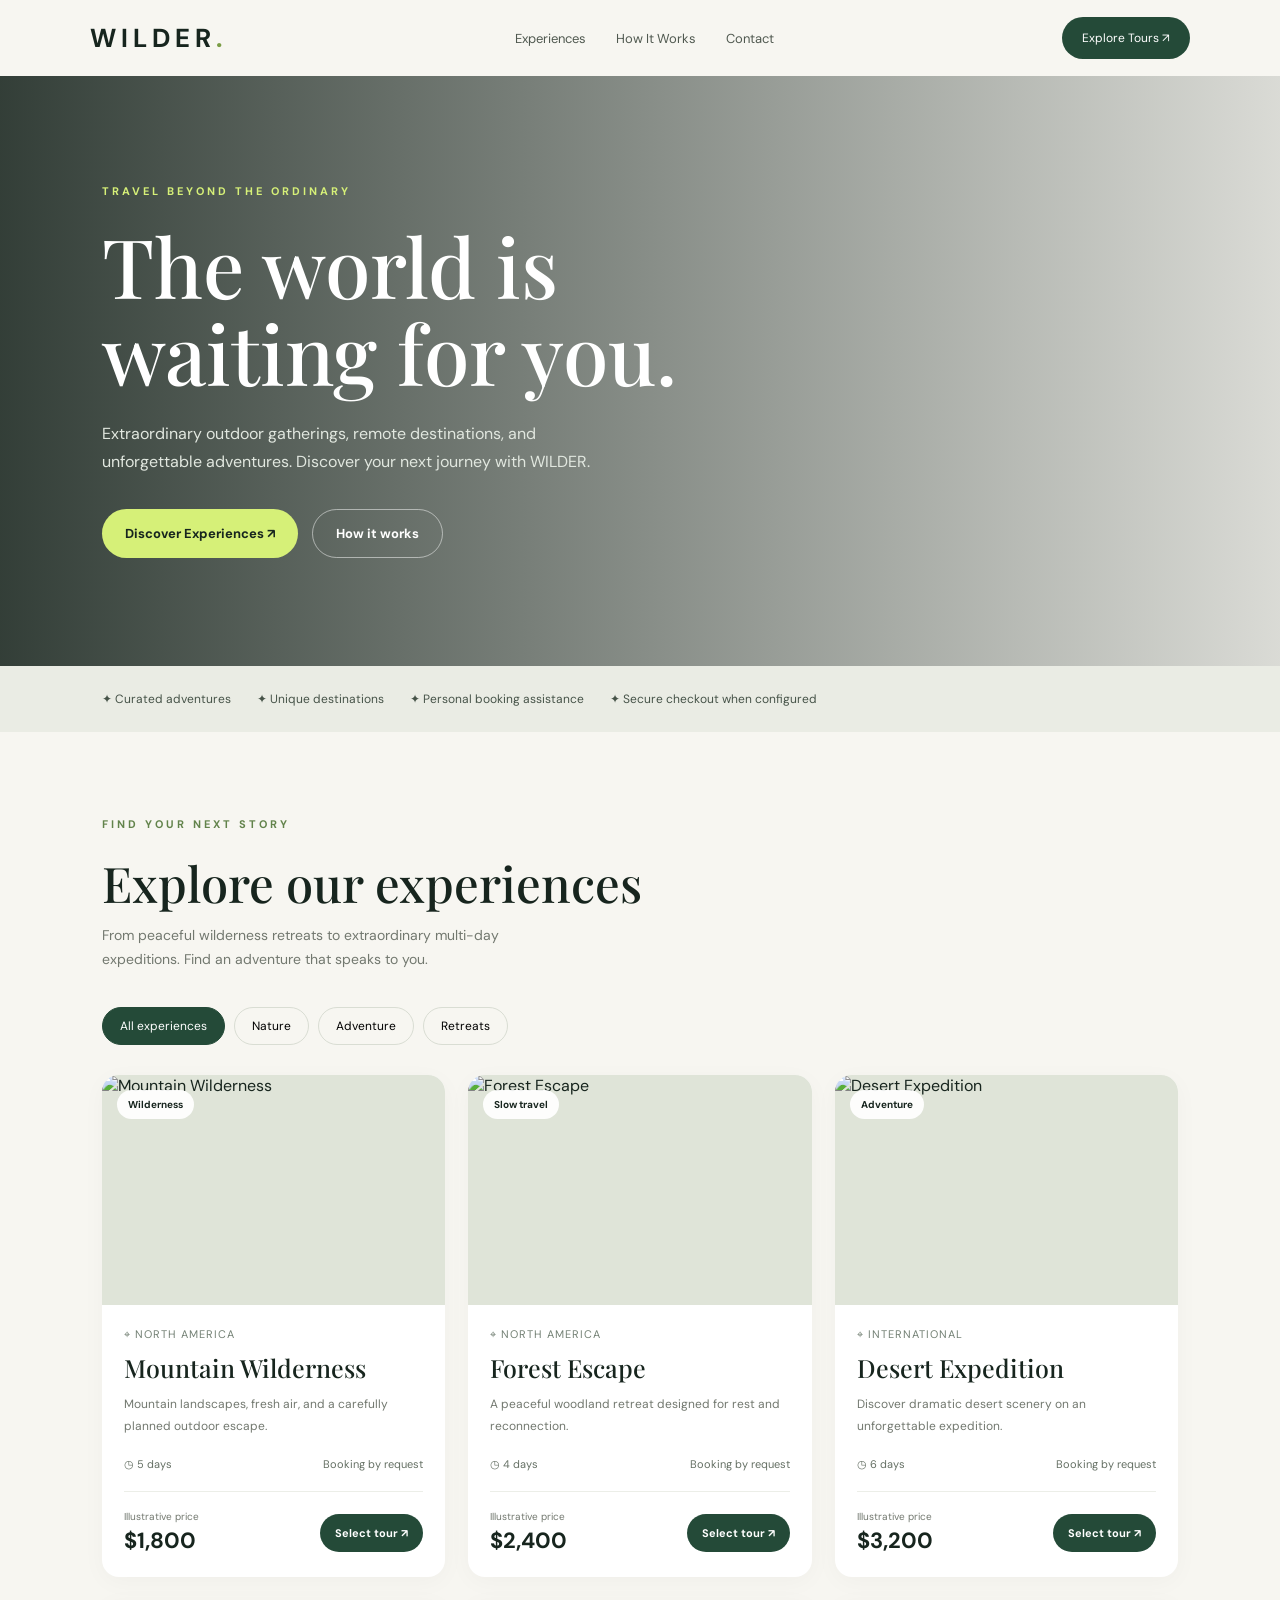
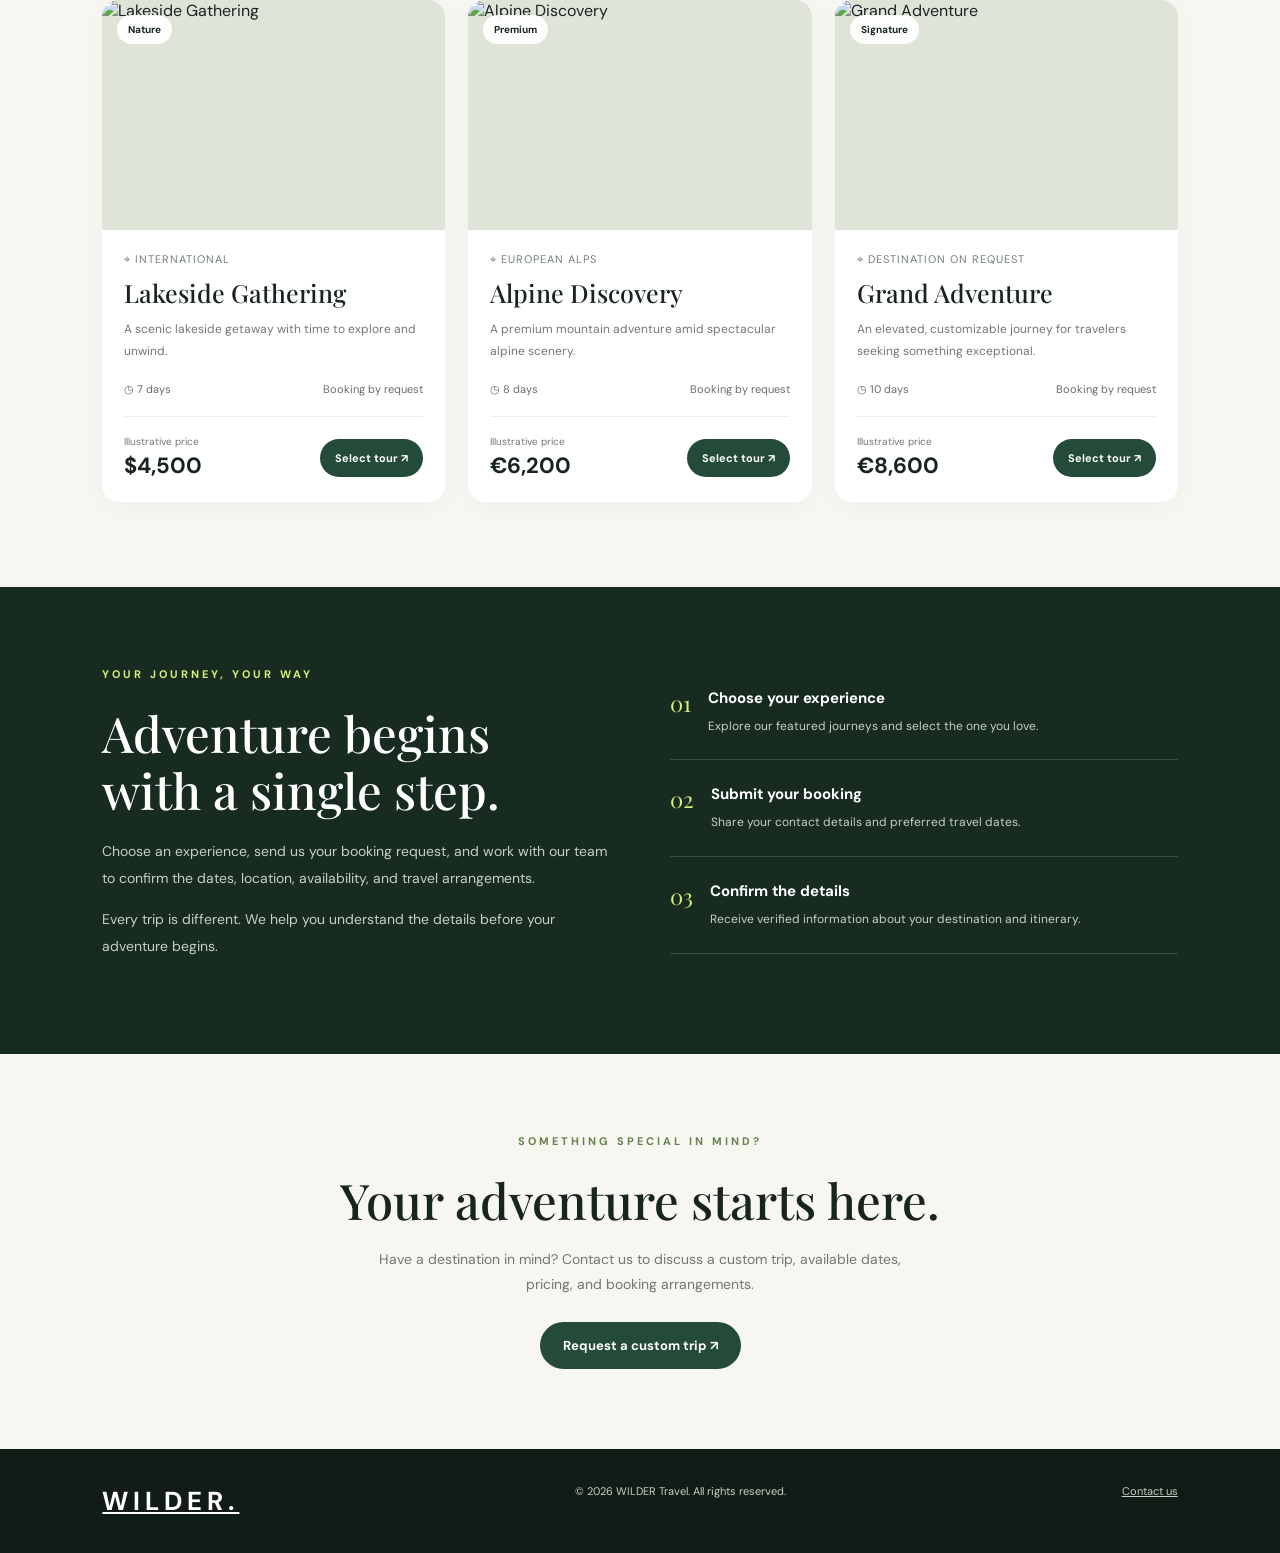
==== commit a30f8eae: "Update index.html" ====
--- a/index.html
+++ b/index.html
@@ -1,333 +1,1403 @@
 <!DOCTYPE html>
+
 <html lang="en">
+
 <head>
-<meta charset="UTF-8">
-<meta name="viewport" content="width=device-width, initial-scale=1.0">
-<title>TourCamp Online — Adventure Awaits</title>
-<style>
-  * { margin: 0; padding: 0; box-sizing: border-box; font-family: 'Segoe UI', Tahoma, sans-serif; }
-  body { background: #0f1419; color: #e6e6e6; line-height: 1.6; }
-
-  /* HEADER */
-  header {
-    position: sticky; top: 0; z-index: 100;
-    background: rgba(15,20,25,0.95); backdrop-filter: blur(10px);
-    display: flex; justify-content: space-between; align-items: center;
-    padding: 18px 40px; border-bottom: 1px solid #1f2933;
-  }
-  header h1 { font-size: 24px; color: #4ade80; letter-spacing: 1px; }
-  header nav a {
-    color: #cbd5e1; text-decoration: none; margin-left: 25px; font-size: 15px;
-    transition: color .3s;
-  }
-  header nav a:hover { color: #4ade80; }
-
-  /* HERO */
-  .hero {
-    height: 70vh; display: flex; flex-direction: column;
-    justify-content: center; align-items: center; text-align: center;
-    background: linear-gradient(rgba(0,0,0,0.6), rgba(0,0,0,0.85)),
-      url('https://images.unsplash.com/photo-1464822759023-fed622ff2c3b?w=1600') center/cover;
-    padding: 20px;
-  }
-  .hero h2 { font-size: 52px; margin-bottom: 15px; color: #fff; text-shadow: 0 4px 20px rgba(0,0,0,0.8); }
-  .hero p { font-size: 20px; color: #d1d5db; max-width: 700px; margin-bottom: 30px; }
-  .btn {
-    background: #4ade80; color: #0f1419; padding: 14px 34px; border: none;
-    border-radius: 50px; font-size: 17px; font-weight: 700; cursor: pointer;
-    transition: transform .2s, box-shadow .2s;
-  }
-  .btn:hover { transform: translateY(-3px); box-shadow: 0 10px 30px rgba(74,222,128,0.4); }
-
-  /* TOURS GRID */
-  .section-title { text-align: center; font-size: 36px; margin: 60px 0 15px; color: #fff; }
-  .section-sub { text-align: center; color: #94a3b8; margin-bottom: 50px; }
-  .tours {
-    display: grid; grid-template-columns: repeat(auto-fit, minmax(300px, 1fr));
-    gap: 30px; padding: 0 40px 80px; max-width: 1300px; margin: 0 auto;
-  }
-  .card {
-    background: #1a2332; border-radius: 16px; overflow: hidden;
-    transition: transform .3s, box-shadow .3s; border: 1px solid #263445;
-  }
-  .card:hover { transform: translateY(-8px); box-shadow: 0 20px 40px rgba(0,0,0,0.5); }
-  .card img { width: 100%; height: 200px; object-fit: cover; }
-  .card-body { padding: 22px; }
-  .card-body h3 { font-size: 22px; color: #4ade80; margin-bottom: 10px; }
-  .card-body p { color: #94a3b8; font-size: 15px; margin-bottom: 18px; }
-  .price { font-size: 26px; font-weight: 800; color: #fff; margin-bottom: 15px; }
-  .price span { font-size: 14px; color: #94a3b8; font-weight: 400; }
-  .buy-btn {
-    width: 100%; padding: 12px; background: #4ade80; border: none;
-    border-radius: 10px; font-size: 16px; font-weight: 700; color: #0f1419;
-    cursor: pointer; transition: background .3s;
-  }
-  .buy-btn:hover { background: #22c55e; }
-
-  /* MODAL */
-  .overlay {
-    display: none; position: fixed; inset: 0; z-index: 200;
-    background: rgba(0,0,0,0.8); backdrop-filter: blur(6px);
-    justify-content: center; align-items: center; padding: 20px;
-  }
-  .overlay.active { display: flex; }
-  .modal {
-    background: #1a2332; border-radius: 16px; padding: 35px;
-    width: 100%; max-width: 440px; border: 1px solid #263445;
-    animation: pop .3s ease;
-  }
-  @keyframes pop { from { transform: scale(.9); opacity: 0; } to { transform: scale(1); opacity: 1; } }
-  .modal h3 { color: #4ade80; margin-bottom: 20px; font-size: 22px; }
-  .modal label { display: block; margin-top: 14px; margin-bottom: 6px; color: #cbd5e1; font-size: 14px; }
-  .modal input {
-    width: 100%; padding: 12px; border-radius: 8px; border: 1px solid #334155;
-    background: #0f1419; color: #fff; font-size: 15px; outline: none;
-  }
-  .modal input:focus { border-color: #4ade80; }
-  .modal .btn { width: 100%; margin-top: 22px; }
-  .close-x {
-    float: right; cursor: pointer; color: #94a3b8; font-size: 22px;
-    line-height: 1; background: none; border: none;
-  }
-  .close-x:hover { color: #fff; }
-
-  /* FOOTER */
-  footer {
-    text-align: center; padding: 40px; color: #64748b;
-    border-top: 1px solid #1f2933; font-size: 14px;
-  }
-
-  @media (max-width: 600px) {
-    .hero h2 { font-size: 34px; }
-    header { padding: 15px 20px; }
-    header nav a { margin-left: 12px; font-size: 13px; }
-    .tours { padding: 0 20px 60px; }
-  }
-</style>
+
+  <meta charset="UTF-8">
+
+  <meta name="viewport" content="width=device-width, initial-scale=1">
+
+  <meta name="theme-color" content="#101c18">
+
+  <meta name="description" content="Discover extraordinary outdoor gatherings, curated adventure trips and unforgettable travel experiences.">
+
+  <title>WILDER — Extraordinary Journeys</title>
+
+  <link rel="preconnect" href="https://fonts.googleapis.com">
+
+  <link href="https://fonts.googleapis.com/css2?family=DM+Sans:wght@400;500;600;700&family=Playfair+Display:wght@500;600;700&display=swap" rel="stylesheet">
+
+  <style>
+
+    :root {
+
+      --bg: #f7f6f1;
+
+      --ink: #17251e;
+
+      --green: #244a38;
+
+      --lime: #d6f078;
+
+      --muted: #72786f;
+
+      --white: #fff;
+
+    }
+
+    * { box-sizing: border-box; margin: 0; padding: 0; }
+
+    html { scroll-behavior: smooth; }
+
+    body {
+
+      background: var(--bg);
+
+      color: var(--ink);
+
+      font-family: "DM Sans", sans-serif;
+
+    }
+
+    a { color: inherit; text-decoration: none; }
+
+    button, input, select { font: inherit; }
+
+    .nav {
+
+      height: 76px;
+
+      padding: 0 7%;
+
+      display: flex;
+
+      align-items: center;
+
+      justify-content: space-between;
+
+      background: var(--bg);
+
+    }
+
+    .logo {
+
+      font-size: 26px;
+
+      font-weight: 700;
+
+      letter-spacing: 5px;
+
+    }
+
+    .nav-links {
+
+      display: flex;
+
+      gap: 30px;
+
+      font-size: 13px;
+
+      color: #505950;
+
+    }
+
+    .nav-cta {
+
+      background: var(--green);
+
+      color: white;
+
+      padding: 13px 20px;
+
+      border-radius: 30px;
+
+      font-size: 12px;
+
+    }
+
+    .hero {
+
+      min-height: 590px;
+
+      padding: 100px 8%;
+
+      display: flex;
+
+      align-items: center;
+
+      color: white;
+
+      background:
+
+        linear-gradient(90deg, rgba(8,22,15,.82), rgba(8,22,15,.12)),
+
+        url("https://images.unsplash.com/photo-1478131143081-80f7f84ca84d?auto=format&fit=crop&w=2000&q=85")
+
+        center 48% / cover;
+
+    }
+
+    .hero-content { max-width: 670px; }
+
+    .eyebrow {
+
+      text-transform: uppercase;
+
+      letter-spacing: 3px;
+
+      font-size: 11px;
+
+      font-weight: 700;
+
+      color: var(--lime);
+
+      margin-bottom: 24px;
+
+    }
+
+    h1, h2, .serif {
+
+      font-family: "Playfair Display", Georgia, serif;
+
+      font-weight: 500;
+
+    }
+
+    h1 {
+
+      font-size: clamp(44px, 7vw, 82px);
+
+      line-height: 1.06;
+
+      margin-bottom: 24px;
+
+    }
+
+    .hero p {
+
+      font-size: 16px;
+
+      line-height: 1.8;
+
+      max-width: 490px;
+
+      color: #e1e7df;
+
+    }
+
+    .hero-actions {
+
+      display: flex;
+
+      flex-wrap: wrap;
+
+      gap: 14px;
+
+      margin-top: 32px;
+
+    }
+
+    .btn {
+
+      border: 0;
+
+      display: inline-flex;
+
+      align-items: center;
+
+      justify-content: center;
+
+      cursor: pointer;
+
+      border-radius: 30px;
+
+      padding: 15px 23px;
+
+      font-weight: 700;
+
+      font-size: 13px;
+
+      transition: .2s;
+
+    }
+
+    .btn:hover { transform: translateY(-2px); }
+
+    .btn-lime { background: var(--lime); color: var(--ink); }
+
+    .btn-outline { border: 1px solid #ffffff80; color: white; }
+
+    .trust {
+
+      display: flex;
+
+      flex-wrap: wrap;
+
+      gap: 26px;
+
+      padding: 25px 8%;
+
+      background: #eaece4;
+
+      font-size: 12px;
+
+      color: #465348;
+
+    }
+
+    .section { padding: 85px 8%; }
+
+    .section-top {
+
+      display: flex;
+
+      align-items: end;
+
+      justify-content: space-between;
+
+      gap: 24px;
+
+      margin-bottom: 35px;
+
+    }
+
+    h2 {
+
+      font-size: clamp(34px, 4vw, 49px);
+
+      line-height: 1.15;
+
+    }
+
+    .section-desc {
+
+      color: var(--muted);
+
+      line-height: 1.7;
+
+      font-size: 14px;
+
+      max-width: 410px;
+
+      margin-top: 13px;
+
+    }
+
+    .filters {
+
+      display: flex;
+
+      flex-wrap: wrap;
+
+      gap: 9px;
+
+      margin-bottom: 30px;
+
+    }
+
+    .filter {
+
+      border: 1px solid #d9ddd3;
+
+      background: transparent;
+
+      border-radius: 25px;
+
+      padding: 10px 17px;
+
+      cursor: pointer;
+
+      font-size: 12px;
+
+    }
+
+    .filter.active {
+
+      background: var(--green);
+
+      border-color: var(--green);
+
+      color: white;
+
+    }
+
+    .grid {
+
+      display: grid;
+
+      grid-template-columns: repeat(3, minmax(0, 1fr));
+
+      gap: 23px;
+
+    }
+
+    .tour {
+
+      background: white;
+
+      border-radius: 17px;
+
+      overflow: hidden;
+
+      box-shadow: 0 5px 25px #17251e08;
+
+      display: flex;
+
+      flex-direction: column;
+
+    }
+
+    .tour-image {
+
+      position: relative;
+
+      height: 230px;
+
+      overflow: hidden;
+
+      background: #dfe4d8;
+
+    }
+
+    .tour-image img {
+
+      width: 100%;
+
+      height: 100%;
+
+      object-fit: cover;
+
+      transition: transform .5s;
+
+    }
+
+    .tour:hover .tour-image img { transform: scale(1.05); }
+
+    .tag {
+
+      position: absolute;
+
+      left: 15px;
+
+      top: 15px;
+
+      padding: 8px 11px;
+
+      border-radius: 20px;
+
+      background: #ffffffed;
+
+      font-size: 10px;
+
+      font-weight: 700;
+
+    }
+
+    .tour-content {
+
+      padding: 22px;
+
+      display: flex;
+
+      flex-direction: column;
+
+      flex: 1;
+
+    }
+
+    .location {
+
+      color: #738074;
+
+      font-size: 11px;
+
+      text-transform: uppercase;
+
+      letter-spacing: 1px;
+
+      margin-bottom: 10px;
+
+    }
+
+    .tour h3 {
+
+      font-family: "Playfair Display", Georgia, serif;
+
+      font-weight: 500;
+
+      font-size: 25px;
+
+      margin-bottom: 10px;
+
+    }
+
+    .tour p {
+
+      color: var(--muted);
+
+      font-size: 12px;
+
+      line-height: 1.8;
+
+    }
+
+    .tour-meta {
+
+      display: flex;
+
+      justify-content: space-between;
+
+      gap: 10px;
+
+      margin: 20px 0;
+
+      font-size: 11px;
+
+      color: #657064;
+
+    }
+
+    .price-row {
+
+      border-top: 1px solid #eceee8;
+
+      padding-top: 18px;
+
+      margin-top: auto;
+
+      display: flex;
+
+      align-items: center;
+
+      justify-content: space-between;
+
+      gap: 10px;
+
+    }
+
+    .price-label { color: var(--muted); font-size: 10px; }
+
+    .price { font-size: 22px; font-weight: 700; margin-top: 3px; }
+
+    .buy {
+
+      background: var(--green);
+
+      color: white;
+
+      padding: 12px 15px;
+
+      border-radius: 25px;
+
+      border: 0;
+
+      cursor: pointer;
+
+      font-size: 11px;
+
+      font-weight: 700;
+
+    }
+
+    .about {
+
+      background: #172b20;
+
+      color: white;
+
+      padding: 80px 8%;
+
+      display: grid;
+
+      grid-template-columns: 1fr 1fr;
+
+      gap: 60px;
+
+      align-items: center;
+
+    }
+
+    .about h2 { margin-bottom: 20px; }
+
+    .about p {
+
+      color: #c6d0c6;
+
+      font-size: 14px;
+
+      line-height: 1.9;
+
+      margin-bottom: 15px;
+
+    }
+
+    .steps { display: grid; gap: 24px; }
+
+    .step {
+
+      display: flex;
+
+      gap: 17px;
+
+      border-bottom: 1px solid #ffffff25;
+
+      padding-bottom: 22px;
+
+    }
+
+    .number {
+
+      color: var(--lime);
+
+      font-size: 22px;
+
+      font-family: "Playfair Display", Georgia, serif;
+
+    }
+
+    .step h3 { font-size: 15px; margin-bottom: 7px; }
+
+    .step p { margin: 0; font-size: 12px; }
+
+    .booking {
+
+      padding: 80px 8%;
+
+      text-align: center;
+
+    }
+
+    .booking p {
+
+      max-width: 550px;
+
+      margin: 18px auto 25px;
+
+      color: var(--muted);
+
+      font-size: 14px;
+
+      line-height: 1.8;
+
+    }
+
+    footer {
+
+      padding: 35px 8%;
+
+      background: #101c15;
+
+      color: #c8d0c8;
+
+      display: flex;
+
+      justify-content: space-between;
+
+      gap: 20px;
+
+      flex-wrap: wrap;
+
+      font-size: 11px;
+
+    }
+
+    footer a { text-decoration: underline; }
+
+    .modal {
+
+      display: none;
+
+      position: fixed;
+
+      inset: 0;
+
+      background: #07140edb;
+
+      z-index: 10;
+
+      padding: 20px;
+
+      align-items: center;
+
+      justify-content: center;
+
+      overflow-y: auto;
+
+    }
+
+    .modal.open { display: flex; }
+
+    .modal-box {
+
+      width: 100%;
+
+      max-width: 480px;
+
+      padding: 30px;
+
+      border-radius: 18px;
+
+      background: var(--bg);
+
+      position: relative;
+
+      margin: auto;
+
+    }
+
+    .close {
+
+      position: absolute;
+
+      right: 18px;
+
+      top: 15px;
+
+      border: 0;
+
+      background: transparent;
+
+      font-size: 25px;
+
+      cursor: pointer;
+
+    }
+
+    .modal-box h2 { font-size: 31px; margin: 20px 0 10px; }
+
+    .modal-box > p { color: var(--muted); font-size: 13px; line-height: 1.7; margin-bottom: 20px; }
+
+    .field { margin-bottom: 15px; text-align: left; }
+
+    .field label {
+
+      display: block;
+
+      font-size: 12px;
+
+      font-weight: 700;
+
+      margin-bottom: 7px;
+
+    }
+
+    .field input, .field select {
+
+      width: 100%;
+
+      padding: 13px;
+
+      border: 1px solid #d9ddd3;
+
+      background: white;
+
+      border-radius: 9px;
+
+      outline-color: var(--green);
+
+    }
+
+    .modal .btn { width: 100%; margin-top: 5px; }
+
+    .notice {
+
+      font-size: 11px;
+
+      color: var(--muted);
+
+      line-height: 1.7;
+
+      margin-top: 14px;
+
+    }
+
+    @media (max-width: 900px) {
+
+      .grid { grid-template-columns: repeat(2, minmax(0, 1fr)); }
+
+      .about { grid-template-columns: 1fr; gap: 35px; }
+
+      .hero { min-height: 530px; }
+
+    }
+
+    @media (max-width: 600px) {
+
+      .nav { height: 65px; padding: 0 5%; }
+
+      .logo { font-size: 22px; }
+
+      .nav-links { display: none; }
+
+      .nav-cta { padding: 11px 14px; }
+
+      .hero { padding: 80px 6%; min-height: 560px; }
+
+      .hero p { font-size: 14px; }
+
+      .trust { padding: 22px 6%; gap: 13px 20px; }
+
+      .section { padding: 60px 5%; }
+
+      .section-top { align-items: start; flex-direction: column; }
+
+      .grid { grid-template-columns: 1fr; }
+
+      .tour-image { height: 245px; }
+
+      .about, .booking { padding: 60px 6%; }
+
+      .modal-box { padding: 24px 19px; }
+
+    }
+
+  </style>
+
 </head>
+
 <body>
 
-<header>
-  <h1>🏔️ TourCamp Online</h1>
-  <nav>
-    <a href="#tours">Tours</a>
-    <a href="#about">About</a>
-    <a href="#contact">Contact</a>
-  </nav>
-</header>
-
-<section class="hero">
-  <h2>Adventure Awaits You</h2>
-  <p>Discover breathtaking hiking trails, mountain camps and unforgettable outdoor experiences — all bookable online in minutes.</p>
-  <button class="btn" onclick="document.getElementById('tours').scrollIntoView({behavior:'smooth'})">Explore Tours</button>
-</section>
-
-<h2 class="section-title" id="tours">Our Tours</h2>
-<p class="section-sub">Choose your next adventure — prices from $250 to $1400</p>
-
-<div class="tours" id="tourGrid"></div>
-
-<footer id="contact">
-  © 2025 TourCamp Online. All rights reserved. &nbsp;|&nbsp; support@tourcamp.online
-</footer>
-
-<!-- MODAL -->
-<div class="overlay" id="overlay">
-  <div class="modal">
-    <button class="close-x" onclick="closeModal()">✕</button>
-    <h3 id="modalTitle">Register</h3>
-    <div id="formArea"></div>
+  <header class="nav">
+
+    <a class="logo" href="#">WILDER<span style="color:#7a9d46">.</span></a>
+
+    <nav class="nav-links">
+
+      <a href="#tours">Experiences</a>
+
+      <a href="#about">How It Works</a>
+
+      <a href="#booking">Contact</a>
+
+    </nav>
+
+    <a class="nav-cta" href="#tours">Explore Tours ↗</a>
+
+  </header>
+
+  <main>
+
+    <section class="hero">
+
+      <div class="hero-content">
+
+        <div class="eyebrow">Travel beyond the ordinary</div>
+
+        <h1>The world is<br>waiting for you.</h1>
+
+        <p>
+
+          Extraordinary outdoor gatherings, remote destinations,
+
+          and unforgettable adventures. Discover your next journey
+
+          with WILDER.
+
+        </p>
+
+        <div class="hero-actions">
+
+          <a href="#tours" class="btn btn-lime">Discover Experiences ↗</a>
+
+          <a href="#about" class="btn btn-outline">How it works</a>
+
+        </div>
+
+      </div>
+
+    </section>
+
+    <div class="trust">
+
+      <span>✦ Curated adventures</span>
+
+      <span>✦ Unique destinations</span>
+
+      <span>✦ Personal booking assistance</span>
+
+      <span>✦ Secure checkout when configured</span>
+
+    </div>
+
+    <section class="section" id="tours">
+
+      <div class="section-top">
+
+        <div>
+
+          <div class="eyebrow" style="color:#62834b">Find your next story</div>
+
+          <h2>Explore our experiences</h2>
+
+          <p class="section-desc">
+
+            From peaceful wilderness retreats to extraordinary
+
+            multi-day expeditions. Find an adventure that speaks to you.
+
+          </p>
+
+        </div>
+
+      </div>
+
+      <div class="filters">
+
+        <button class="filter active" data-filter="all">All experiences</button>
+
+        <button class="filter" data-filter="nature">Nature</button>
+
+        <button class="filter" data-filter="adventure">Adventure</button>
+
+        <button class="filter" data-filter="retreat">Retreats</button>
+
+      </div>
+
+      <div class="grid" id="tourGrid"></div>
+
+    </section>
+
+    <section class="about" id="about">
+
+      <div>
+
+        <div class="eyebrow">Your journey, your way</div>
+
+        <h2>Adventure begins<br>with a single step.</h2>
+
+        <p>
+
+          Choose an experience, send us your booking request,
+
+          and work with our team to confirm the dates, location,
+
+          availability, and travel arrangements.
+
+        </p>
+
+        <p>
+
+          Every trip is different. We help you understand the details
+
+          before your adventure begins.
+
+        </p>
+
+      </div>
+
+      <div class="steps">
+
+        <div class="step">
+
+          <div class="number">01</div>
+
+          <div>
+
+            <h3>Choose your experience</h3>
+
+            <p>Explore our featured journeys and select the one you love.</p>
+
+          </div>
+
+        </div>
+
+        <div class="step">
+
+          <div class="number">02</div>
+
+          <div>
+
+            <h3>Submit your booking</h3>
+
+            <p>Share your contact details and preferred travel dates.</p>
+
+          </div>
+
+        </div>
+
+        <div class="step">
+
+          <div class="number">03</div>
+
+          <div>
+
+            <h3>Confirm the details</h3>
+
+            <p>Receive verified information about your destination and itinerary.</p>
+
+          </div>
+
+        </div>
+
+      </div>
+
+    </section>
+
+    <section class="booking" id="booking">
+
+      <div class="eyebrow" style="color:#62834b">Something special in mind?</div>
+
+      <h2>Your adventure starts here.</h2>
+
+      <p>
+
+        Have a destination in mind? Contact us to discuss a custom
+
+        trip, available dates, pricing, and booking arrangements.
+
+      </p>
+
+      <button class="btn" style="background:#244a38;color:white"
+
+        onclick="openBooking('Custom trip')">
+
+        Request a custom trip ↗
+
+      </button>
+
+    </section>
+
+  </main>
+
+  <footer>
+
+    <a class="logo" href="#" style="color:white">WILDER.</a>
+
+    <span>© <span id="year"></span> WILDER Travel. All rights reserved.</span>
+
+    <span><a href="mailto:YOUR_EMAIL@example.com">Contact us</a></span>
+
+  </footer>
+
+  <div class="modal" id="bookingModal" role="dialog"
+
+       aria-modal="true" aria-labelledby="modalTitle">
+
+    <div class="modal-box">
+
+      <button class="close" onclick="closeBooking()" aria-label="Close">×</button>
+
+      <div class="eyebrow" style="color:#62834b">Let's plan your journey</div>
+
+      <h2 id="modalTitle">Reserve your experience</h2>
+
+      <p id="selectedTour">Tell us a little about your trip.</p>
+
+      <form id="bookingForm">
+
+        <div class="field">
+
+          <label for="customerName">Full name</label>
+
+          <input id="customerName" name="name" autocomplete="name"
+
+                 required maxlength="100" placeholder="Your full name">
+
+        </div>
+
+        <div class="field">
+
+          <label for="customerEmail">Email address</label>
+
+          <input id="customerEmail" name="email" type="email"
+
+                 autocomplete="email" required maxlength="200"
+
+                 placeholder="you@example.com">
+
+        </div>
+
+        <div class="field">
+
+          <label for="travelDate">Preferred travel date</label>
+
+          <input id="travelDate" name="date" type="date">
+
+        </div>
+
+        <button class="btn btn-lime" type="submit">
+
+          Continue to booking request ↗
+
+        </button>
+
+      </form>
+
+      <div class="notice">
+
+        This form submits a booking inquiry, not a payment.
+
+        Payment is available only after a secure payment provider
+
+        and the corresponding checkout links have been configured.
+
+        Do not send card numbers or security codes by email.
+
+      </div>
+
+    </div>
+
   </div>
-</div>
-
-<script>
-/* ========== TOUR DATA ========== */
-const tours = [
-  {
-    id: 1,
-    name: "Forest Trail Weekend",
-    price: 250,
-    desc: "A relaxing 2-day guided hike through pine forests with campfire nights and stargazing.",
-    img: "https://images.unsplash.com/photo-1441974231531-c6227db76b6e?w=800"
-  },
-  {
-    id: 2,
-    name: "Mountain Lake Camp",
-    price: 420,
-    desc: "3 days by a crystal-clear alpine lake: kayaking, fishing and sunrise yoga on the shore.",
-    img: "https://images.unsplash.com/photo-1506905925346-21bda4d32df4?w=800"
-  },
-  {
-    id: 3,
-    name: "Rocky Ridge Expedition",
-    price: 680,
-    desc: "5-day trek across rugged ridges with professional guides, tents and all meals included.",
-    img: "https://images.unsplash.com/photo-1551632811-561732d1e306?w=800"
-  },
-  {
-    id: 4,
-    name: "Desert Canyon Adventure",
-    price: 890,
-    desc: "4 days exploring red canyons, night skies and ancient trails with 4x4 support vehicle.",
-    img: "https://images.unsplash.com/photo-1474044159687-1ee9f3a51722?w=800"
-  },
-  {
-    id: 5,
-    name: "Alpine Summit Challenge",
-    price: 1150,
-    desc: "7-day high-altitude expedition to a 4000m peak. For experienced hikers ready to level up.",
-    img: "https://images.unsplash.com/photo-1454496522488-7a8e488e8606?w=800"
-  },
-  {
-    id: 6,
-    name: "Northern Lights Safari",
-    price: 1400,
-    desc: "Ultimate 6-day arctic adventure: husky sledding, glass igloos and the aurora borealis.",
-    img: "https://images.unsplash.com/photo-1483347756197-71ef80e95f73?w=800"
-  }
-];
-
-/* ========== RENDER CARDS ========== */
-const grid = document.getElementById('tourGrid');
-tours.forEach(t => {
-  const card = document.createElement('div');
-  card.className = 'card';
-  card.innerHTML = `
-    <img src="${t.img}" alt="${t.name}">
-    <div class="card-body">
-      <h3>${t.name}</h3>
-      <p>${t.desc}</p>
-      <div class="price">$${t.price} <span>/ person</span></div>
-      <button class="buy-btn" onclick="startPurchase(${t.id})">Buy Now</button>
-    </div>
-  `;
-  grid.appendChild(card);
-});
-
-/* ========== MODAL LOGIC ========== */
-const overlay = document.getElementById('overlay');
-const modalTitle = document.getElementById('modalTitle');
-const formArea = document.getElementById('formArea');
-
-let currentTour = null;
-let currentUser = null;
-
-function openModal(title) {
-  modalTitle.textContent = title;
-  overlay.classList.add('active');
-}
-function closeModal() {
-  overlay.classList.remove('active');
-  formArea.innerHTML = '';
-}
-
-/* STEP 1: Registration */
-function startPurchase(tourId) {
-  currentTour = tours.find(t => t.id === tourId);
-  modalTitle.textContent = 'Create Account';
-  formArea.innerHTML = `
-    <p style="color:#94a3b8;font-size:14px;margin-bottom:10px;">
-      You're booking: <b style="color:#4ade80">${currentTour.name}</b> — $${currentTour.price}
-    </p>
-    <label>Full Name</label>
-    <input type="text" id="regName" placeholder="John Doe">
-    <label>Email</label>
-    <input type="email" id="regEmail" placeholder="john@example.com">
-    <label>Password</label>
-    <input type="password" id="regPass" placeholder="••••••••">
-    <button class="btn" onclick="submitRegistration()">Continue to Payment</button>
-  `;
-  openModal('Create Account');
-}
-
-/* STEP 2: Payment */
-function submitRegistration() {
-  const name = document.getElementById('regName').value.trim();
-  const email = document.getElementById('regEmail').value.trim();
-  const pass = document.getElementById('regPass').value.trim();
-
-  if (!name || !email || !pass) { alert('Please fill in all fields.'); return; }
-  if (!email.includes('@')) { alert('Please enter a valid email.'); return; }
-
-  currentUser = { name, email };
-  showPayment();
-}
-
-function showPayment() {
-  modalTitle.textContent = 'Payment';
-  formArea.innerHTML = `
-    <p style="color:#94a3b8;font-size:14px;margin-bottom:10px;">
-      Paying for: <b style="color:#4ade80">${currentTour.name}</b><br>
-      Total: <b style="color:#fff">$${currentTour.price}</b>
-    </p>
-    <label>Card Number</label>
-    <input type="text" id="cardNum" value="4242 4242 4242 4242" maxlength="19">
-    <label>Expiry</label>
-    <input type="text" id="cardExp" value="12/28" maxlength="5">
-    <label>CVV</label>
-    <input type="text" id="cardCvv" value="123" maxlength="3">
-    <label>Email for confirmation</label>
-    <input type="email" id="payEmail" value="${currentUser.email}">
-    <button class="btn" onclick="processPayment()">Pay $${currentTour.price}</button>
-  `;
-}
-
-/* STEP 3: Success + random code */
-function processPayment() {
-  const cardNum = document.getElementById('cardNum').value.replace(/\s/g,'');
-  const payEmail = document.getElementById('payEmail').value.trim();
-
-  if (cardNum.length < 15) { alert('Invalid card number.'); return; }
-  if (!payEmail.includes('@')) { alert('Invalid email.'); return; }
-
-  const bookingCode = generateCode();
-
-  // Save order locally (simulation)
-  const orders = JSON.parse(localStorage.getItem('tourOrders') || '[]');
-  orders.push({
-    user: currentUser.name,
-    email: payEmail,
-    tour: currentTour.name,
-    price: currentTour.price,
-    code: bookingCode,
-    date: new Date().toISOString()
-  });
-  localStorage.setItem('tourOrders', JSON.stringify(orders));
-
-  // Success screen
-  modalTitle.textContent = '✅ Payment Successful';
-  formArea.innerHTML = `
-    <p style="color:#cbd5e1;font-size:15px;margin-bottom:15px;">
-      Thank you, <b style="color:#4ade80">${currentUser.name}</b>!<br>
-      Your booking for <b>${currentTour.name}</b> is confirmed.
-    </p>
-    <div style="background:#0f1419;padding:20px;border-radius:10px;text-align:center;margin-bottom:15px;">
-      <p style="color:#94a3b8;font-size:13px;margin-bottom:8px;">Your Booking Code</p>
-      <p style="color:#4ade80;font-size:28px;font-weight:800;letter-spacing:3px;">${bookingCode}</p>
-    </div>
-    <p style="color:#94a3b8;font-size:14px;">
-      A confirmation with your <b>virtual pass</b> and booking details has been sent to 
-      <b style="color:#fff">${payEmail}</b>.<br><br>
-      Present this code at check-in. Safe travels! 🏕️
-    </p>
-    <button class="btn" onclick="closeModal()">Done</button>
-  `;
-}
-
-/* Random booking code */
-function generateCode() {
-  const chars = 'ABCDEFGHJKLMNPQRSTUVWXYZ23456789';
-  let code = 'TC-';
-  for (let i = 0; i < 8; i++) {
-    if (i === 4) code += '-';
-    code += chars[Math.floor(Math.random() * chars.length)];
-  }
-  return code;
-}
-
-/* Close modal on overlay click */
-overlay.addEventListener('click', e => { if (e.target === overlay) closeModal(); });
-</script>
+
+  <script>
+
+    // DEMO CATALOG.
+
+    // These are illustrative experiences and prices, not confirmed
+
+    // tours, available dates, or existing travel packages.
+
+    const tours = [
+
+      {
+
+        id: "mountain",
+
+        name: "Mountain Wilderness",
+
+        place: "North America",
+
+        category: "nature",
+
+        price: 1800,
+
+        currency: "USD",
+
+        duration: "5 days",
+
+        label: "Wilderness",
+
+        image: "photo-1464822759023-fed622ff2c3b",
+
+        description: "Mountain landscapes, fresh air, and a carefully planned outdoor escape."
+
+      },
+
+      {
+
+        id: "forest",
+
+        name: "Forest Escape",
+
+        place: "North America",
+
+        category: "retreat",
+
+        price: 2400,
+
+        currency: "USD",
+
+        duration: "4 days",
+
+        label: "Slow travel",
+
+        image: "photo-1448375240586-882707db888b",
+
+        description: "A peaceful woodland retreat designed for rest and reconnection."
+
+      },
+
+      {
+
+        id: "desert",
+
+        name: "Desert Expedition",
+
+        place: "International",
+
+        category: "adventure",
+
+        price: 3200,
+
+        currency: "USD",
+
+        duration: "6 days",
+
+        label: "Adventure",
+
+        image: "photo-1509316785289-025f5b846b35",
+
+        description: "Discover dramatic desert scenery on an unforgettable expedition."
+
+      },
+
+      {
+
+        id: "lake",
+
+        name: "Lakeside Gathering",
+
+        place: "International",
+
+        category: "nature",
+
+        price: 4500,
+
+        currency: "USD",
+
+        duration: "7 days",
+
+        label: "Nature",
+
+        image: "photo-1470770841072-f978cf4d019e",
+
+        description: "A scenic lakeside getaway with time to explore and unwind."
+
+      },
+
+      {
+
+        id: "summit",
+
+        name: "Alpine Discovery",
+
+        place: "European Alps",
+
+        category: "adventure",
+
+        price: 6200,
+
+        currency: "EUR",
+
+        duration: "8 days",
+
+        label: "Premium",
+
+        image: "photo-1464278533981-50106e6176b1",
+
+        description: "A premium mountain adventure amid spectacular alpine scenery."
+
+      },
+
+      {
+
+        id: "grand",
+
+        name: "Grand Adventure",
+
+        place: "Destination on request",
+
+        category: "retreat",
+
+        price: 8600,
+
+        currency: "EUR",
+
+        duration: "10 days",
+
+        label: "Signature",
+
+        image: "photo-1519681393784-d120267933ba",
+
+        description: "An elevated, customizable journey for travelers seeking something exceptional."
+
+      }
+
+    ];
+
+    // IMPORTANT:
+
+    // Before accepting real payments, create a separate, verified
+
+    // checkout link for each product with your payment provider.
+
+    // Replace the empty strings with those exact URLs.
+
+    // Never put secret API keys in this public file.
+
+    const PAYMENT_LINKS = {
+
+      mountain: "",
+
+      forest: "",
+
+      desert: "",
+
+      lake: "",
+
+      summit: "",
+
+      grand: ""
+
+    };
+
+    let selectedId = null;
+
+    const money = (amount, currency) =>
+
+      new Intl.NumberFormat("en-US", {
+
+        style: "currency",
+
+        currency: currency,
+
+        maximumFractionDigits: 0
+
+      }).format(amount);
+
+    function renderTours(filter = "all") {
+
+      const grid = document.getElementById("tourGrid");
+
+      grid.innerHTML = tours
+
+        .filter(t => filter === "all" || t.category === filter)
+
+        .map(t => `
+
+          <article class="tour">
+
+            <div class="tour-image">
+
+              <img
+
+                src="https://images.unsplash.com/${t.image}?auto=format&fit=crop&w=900&q=80"
+
+                alt="${t.name}"
+
+                loading="lazy">
+
+              <span class="tag">${t.label}</span>
+
+            </div>
+
+            <div class="tour-content">
+
+              <div class="location">⌖ ${t.place}</div>
+
+              <h3>${t.name}</h3>
+
+              <p>${t.description}</p>
+
+              <div class="tour-meta">
+
+                <span>◷ ${t.duration}</span>
+
+                <span>Booking by request</span>
+
+              </div>
+
+              <div class="price-row">
+
+                <div>
+
+                  <div class="price-label">Illustrative price</div>
+
+                  <div class="price">${money(t.price, t.currency)}</div>
+
+                </div>
+
+                <button class="buy"
+
+                  onclick="openBooking('${t.id}')">
+
+                  Select tour ↗
+
+                </button>
+
+              </div>
+
+            </div>
+
+          </article>
+
+        `).join("");
+
+    }
+
+    document.querySelectorAll(".filter").forEach(button => {
+
+      button.addEventListener("click", () => {
+
+        document.querySelectorAll(".filter")
+
+          .forEach(b => b.classList.remove("active"));
+
+        button.classList.add("active");
+
+        renderTours(button.dataset.filter);
+
+      });
+
+    });
+
+    function openBooking(id) {
+
+      selectedId = id;
+
+      const tour = tours.find(t => t.id === id);
+
+      document.getElementById("modalTitle").textContent =
+
+        tour ? "Reserve your experience" : "Plan a custom trip";
+
+      document.getElementById("selectedTour").textContent = tour
+
+        ? `${tour.name} — ${money(tour.price, tour.currency)} (illustrative price). Dates and availability require confirmation.`
+
+        : "Tell us about your preferred destination and travel plans.";
+
+      document.getElementById("bookingModal").classList.add("open");
+
+    }
+
+    function closeBooking() {
+
+      document.getElementById("bookingModal").classList.remove("open");
+
+    }
+
+    document.getElementById("bookingModal").addEventListener("click", e => {
+
+      if (e.target.id === "bookingModal") closeBooking();
+
+    });
+
+    document.addEventListener("keydown", e => {
+
+      if (e.key === "Escape") closeBooking();
+
+    });
+
+    document.getElementById("bookingForm").addEventListener("submit", e => {
+
+      e.preventDefault();
+
+      const tour = tours.find(t => t.id === selectedId);
+
+      const paymentUrl = tour && PAYMENT_LINKS[tour.id];
+
+      // A configured payment link opens the provider's checkout.
+
+      // The form details are not automatically transmitted to it.
+
+      if (paymentUrl) {
+
+        if (!paymentUrl.startsWith("https://")) {
+
+          alert("The checkout URL must use HTTPS.");
+
+          return;
+
+        }
+
+        window.location.assign(paymentUrl);
+
+        return;
+
+      }
+
+      // No checkout configured yet: do not pretend to take payment.
+
+      alert(
+
+        "Your booking form is ready, but online payment is not configured yet. " +
+
+        "Connect a secure checkout provider before accepting orders."
+
+      );
+
+    });
+
+    document.getElementById("year").textContent =
+
+      new Date().getFullYear();
+
+    renderTours();
+
+  </script>
 
 </body>
+
 </html>
